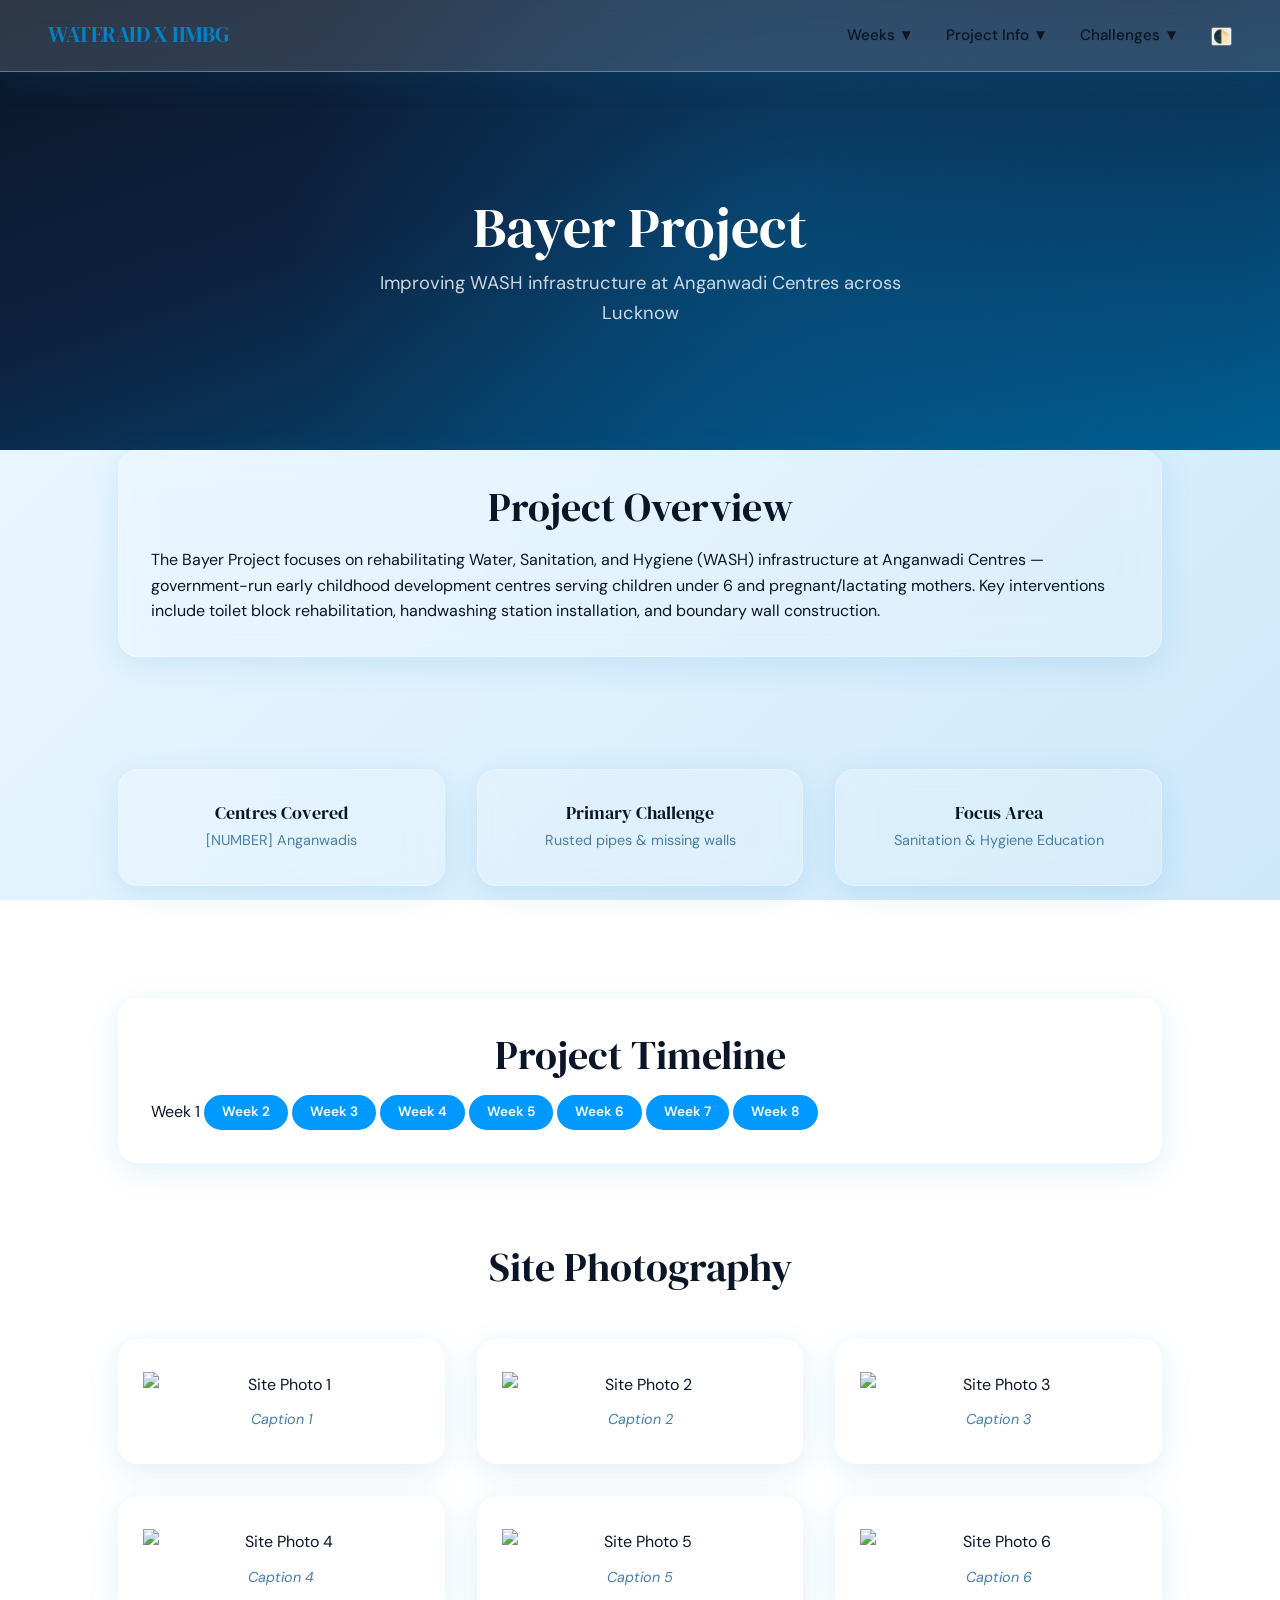
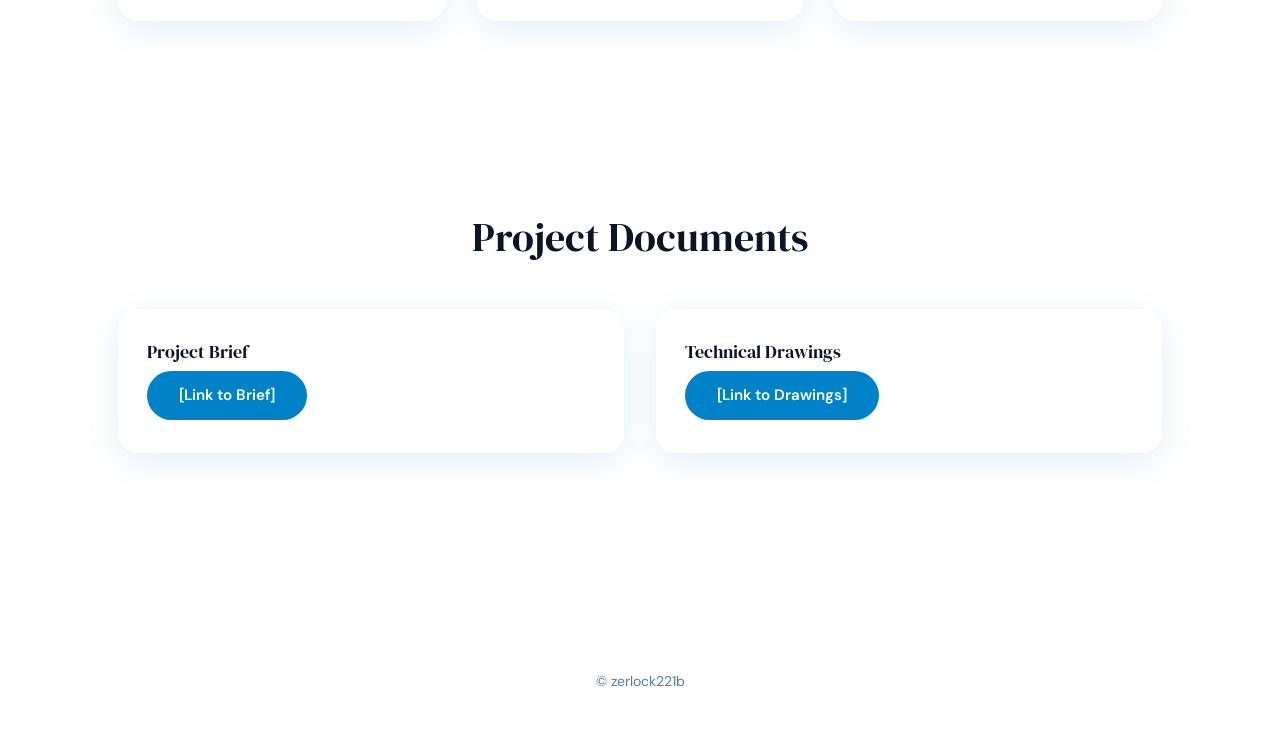
==== bayer.html @ 320a6931 "Add files via upload" ====
<!DOCTYPE html>
<html lang="en">

<head>
    <meta charset="UTF-8">
    <meta name="viewport" content="width=device-width, initial-scale=1.0">
    <title>Bayer Project | WaterAid India Internship Portfolio</title>

    <!-- Google Fonts: DM Serif Display + DM Sans -->
    <link rel="preconnect" href="https://fonts.googleapis.com">
    <link rel="preconnect" href="https://fonts.gstatic.com" crossorigin>
    <link
        href="https://fonts.googleapis.com/css2?family=DM+Sans:ital,opsz,wght@0,9..40,100..1000;1,9..40,100..1000&family=DM+Serif+Display:ital@0;1&display=swap"
        rel="stylesheet">

    <!-- Styles and Scripts -->
    <link rel="stylesheet" href="styles.css">
    <script src="script.js" defer></script>
</head>

<body>

    <!-- NAVBAR -->
    <nav class="navbar">
        <a href="index.html" class="logo">WATERAID X IIMBG</a>
        <ul class="nav-links">
            <li>
                <a href="#">Weeks ▼</a>
                <div class="dropdown">
                    <a href="week1.html">Week 1</a>
                    <a href="week2.html" class="highlight">Week 2</a>
                    <a href="week3.html">Week 3</a>
                    <a href="week4.html">Week 4</a>
                    <a href="week5.html" class="highlight">Week 5</a>
                    <a href="week6.html">Week 6</a>
                    <a href="week7.html">Week 7</a>
                    <a href="week8.html" class="highlight">Week 8</a>
                </div>
            </li>
            <li>
                <a href="#">Project Info ▼</a>
                <div class="dropdown">
                    <a href="bayer.html">Bayer</a>
                    <a href="viega.html">Viega</a>
                </div>
            </li>
            <li>
                <a href="#">Challenges ▼</a>
                <div class="dropdown">
                    <a href="technical_challenges.html">Technical Challenges</a>
                    <a href="policy_interventions.html">Policy Interventions</a>
                </div>
            </li>
            <li>
                <button id="theme-toggle" aria-label="Toggle Theme">🌓</button>
            </li>
        </ul>
        <button class="hamburger" aria-label="Menu" aria-expanded="false">
            <span></span>
            <span></span>
            <span></span>
        </button>
    </nav>

    <!-- WEEK HERO BANNER -->
    <section class="week-hero">
        <h1>Bayer Project</h1>
        <p class="week-hero-subtitle">Improving WASH infrastructure at Anganwadi Centres across Lucknow</p>
    </section>

    <!-- MAIN CONTENT -->
    <main class="container">

        <!-- 1. PROJECT OVERVIEW -->
        <section class="section week-container glass-panel">
            <h2 class="section-title">Project Overview</h2>
            <p>The Bayer Project focuses on rehabilitating Water, Sanitation, and Hygiene (WASH) infrastructure at
                Anganwadi Centres — government-run early childhood development centres serving children under 6 and
                pregnant/lactating mothers. Key interventions include toilet block rehabilitation, handwashing station
                installation, and boundary wall construction.</p>
        </section>

        <!-- 2. KEY STATS ROW -->
        <section class="section week-container">
            <div class="team-cards">
                <div class="team-card">
                    <h3>Centres Covered</h3>
                    <p>[NUMBER] Anganwadis</p>
                </div>
                <div class="team-card">
                    <h3>Primary Challenge</h3>
                    <p>Rusted pipes & missing walls</p>
                </div>
                <div class="team-card">
                    <h3>Focus Area</h3>
                    <p>Sanitation & Hygiene Education</p>
                </div>
            </div>
        </section>

        <!-- 3. ACTIVE WEEKS TIMELINE -->
        <section class="section week-container glass-panel">
            <h2 class="section-title">Project Timeline</h2>
            <div>
                <a href="week1.html">Week 1</a>
                <a href="week2.html" class="highlight">Week 2</a>
                <a href="week3.html" class="highlight">Week 3</a>
                <a href="week4.html" class="highlight">Week 4</a>
                <a href="week5.html" class="highlight">Week 5</a>
                <a href="week6.html" class="highlight">Week 6</a>
                <a href="week7.html" class="highlight">Week 7</a>
                <a href="week8.html" class="highlight">Week 8</a>
            </div>
        </section>

        <!-- 4. PHOTO GALLERY -->
        <!-- BAYER: PHOTOS START -->
        <section class="section week-container">
            <h2 class="section-title">Site Photography</h2>
            <div class="team-cards">

                <div class="team-card">
                    <img src="assets/bayer/photo1.jpg" alt="Site Photo 1">
                    <p class="photo-card-caption">Caption 1</p>
                </div>
                <div class="team-card">
                    <img src="assets/bayer/photo2.jpg" alt="Site Photo 2">
                    <p class="photo-card-caption">Caption 2</p>
                </div>
                <div class="team-card">
                    <img src="assets/bayer/photo3.jpg" alt="Site Photo 3">
                    <p class="photo-card-caption">Caption 3</p>
                </div>
                <div class="team-card">
                    <img src="assets/bayer/photo4.jpg" alt="Site Photo 4">
                    <p class="photo-card-caption">Caption 4</p>
                </div>
                <div class="team-card">
                    <img src="assets/bayer/photo5.jpg" alt="Site Photo 5">
                    <p class="photo-card-caption">Caption 5</p>
                </div>
                <div class="team-card">
                    <img src="assets/bayer/photo6.jpg" alt="Site Photo 6">
                    <p class="photo-card-caption">Caption 6</p>
                </div>

            </div>
        </section>
        <!-- BAYER: PHOTOS END -->

        <!-- 5. DOCUMENTS SECTION -->
        <!-- BAYER: DOCUMENTS START -->
        <section class="section week-container">
            <h2 class="section-title">Project Documents</h2>
            <div class="project-grid">
                <div class="project-card">
                    <h3>Project Brief</h3>
                    <p><a href="#" class="report-btn">[Link to Brief]</a></p>
                </div>
                <div class="project-card">
                    <h3>Technical Drawings</h3>
                    <p><a href="#" class="report-btn">[Link to Drawings]</a></p>
                </div>
            </div>
        </section>
        <!-- BAYER: DOCUMENTS END -->

    </main>

    <!-- FOOTER -->
    <footer class="footer">
        <p>© zerlock221b</p>
    </footer>

</body>

</html>
---- styles.css ----
/* =============================================
   STYLES.CSS — WaterAid India Internship Portfolio
   Theme: Liquid Glass / Glassmorphism
   Fonts: DM Serif Display + DM Sans (Google Fonts)
   ============================================= */

@import url('https://fonts.googleapis.com/css2?family=DM+Sans:ital,opsz,wght@0,9..40,100..1000;1,9..40,100..1000&family=DM+Serif+Display:ital@0;1&display=swap');

/* ─── CSS Variables ─────────────────────────── */

:root {
  /* Glass tokens */
  --glass-bg: rgba(255, 255, 255, 0.15);
  --glass-border: rgba(255, 255, 255, 0.3);
  --glass-blur: blur(16px);
  --glass-shadow: 0 8px 32px rgba(0, 130, 200, 0.12);

  /* WaterAid brand */
  --wa-blue: #0082C8;
  --wa-blue-dark: #005f94;
  --wa-navy: #0a1628;
  --wa-pearl: #f0f8ff;
  --wa-sky: #e0f2fe;

  /* Typography */
  --text-primary: #0a1628;
  --text-muted: #4a7fa5;

  /* Effects */
  --accent-glow: rgba(0, 130, 200, 0.2);

  /* Spacing */
  --nav-height: 72px;
}

/* ─── Reset & Base ──────────────────────────── */

*,
*::before,
*::after {
  margin: 0;
  padding: 0;
  box-sizing: border-box;
}

html {
  scroll-behavior: smooth;
  font-size: 16px;
}

body {
  font-family: 'DM Sans', sans-serif;
  color: var(--text-primary);
  background: linear-gradient(135deg, var(--wa-pearl) 0%, var(--wa-sky) 50%, #cde8fa 100%);
  background-attachment: fixed;
  min-height: 100vh;
  line-height: 1.6;
  overflow-x: hidden;
  -webkit-font-smoothing: antialiased;
  -moz-osx-font-smoothing: grayscale;
}

h1,
h2,
h3 {
  font-family: 'DM Serif Display', serif;
  font-weight: 400;
  line-height: 1.2;
}

a {
  color: inherit;
  text-decoration: none;
}

img {
  max-width: 100%;
  display: block;
}

ul,
ol {
  list-style: none;
}

/* ─── DARK MODE ─────────────────────────────── */

body.dark-theme {
  --glass-bg: rgba(15, 25, 50, 0.45);
  --glass-border: rgba(100, 170, 230, 0.18);
  --glass-shadow: 0 8px 32px rgba(0, 100, 180, 0.22);
  --wa-pearl: #0d1b2e;
  --wa-sky: #0f2440;
  --text-primary: #e2edf8;
  --text-muted: #7aafcf;
  --accent-glow: rgba(0, 150, 220, 0.28);

  background: linear-gradient(135deg, #060e1a 0%, #0a1628 50%, #0d1f3c 100%);
}

body.dark-theme .navbar {
  border-bottom-color: rgba(0, 130, 200, 0.18);
}

body.dark-theme .hero-section {
  background: radial-gradient(ellipse at 50% 40%, rgba(0, 130, 200, 0.18) 0%, transparent 65%);
}

body.dark-theme .footer {
  border-top-color: rgba(0, 130, 200, 0.18);
}

/* ─── 1. NAVBAR ─────────────────────────────── */

.navbar {
  position: fixed;
  top: 0;
  left: 0;
  width: 100%;
  height: var(--nav-height);
  display: flex;
  align-items: center;
  justify-content: space-between;
  padding: 0 clamp(1.5rem, 4vw, 3rem);
  background: var(--glass-bg);
  backdrop-filter: var(--glass-blur);
  -webkit-backdrop-filter: var(--glass-blur);
  border-bottom: 1px solid var(--glass-border);
  box-shadow: var(--glass-shadow);
  z-index: 1000;
  transition: background 0.35s ease, box-shadow 0.35s ease;
}

.navbar .logo {
  font-family: 'DM Serif Display', serif;
  font-size: 1.35rem;
  color: var(--wa-blue);
  letter-spacing: -0.02em;
  white-space: nowrap;
}

.nav-links {
  display: flex;
  align-items: center;
  gap: 2rem;
}

.nav-links li {
  position: relative;
}

.nav-links a {
  font-size: 0.95rem;
  font-weight: 500;
  color: var(--text-primary);
  padding: 0.4rem 0;
  position: relative;
  transition: color 0.25s ease;
}

.nav-links a::after {
  content: '';
  position: absolute;
  left: 0;
  bottom: -2px;
  width: 0;
  height: 2px;
  background: var(--wa-blue);
  border-radius: 1px;
  transition: width 0.3s ease;
}

.nav-links a:hover {
  color: var(--wa-blue);
}

.nav-links a:hover::after {
  width: 100%;
}

/* ─── 2. DROPDOWN MENUS ─────────────────────── */

.nav-links li .dropdown {
  position: absolute;
  top: 100%;
  left: 50%;
  transform: translateX(-50%);
  min-width: 200px;
  padding: 0.75rem 0;
  background: rgba(255, 255, 255, 0.85);
  /* Less transparent hover bar */
  backdrop-filter: var(--glass-blur);
  -webkit-backdrop-filter: var(--glass-blur);
  border: 1px solid var(--glass-border);
  border-radius: 12px;
  box-shadow: 0 4px 30px rgba(0, 0, 0, 0.1);
  opacity: 0;
  visibility: hidden;
  pointer-events: none;
  transition: opacity 0.3s ease, transform 0.3s ease;
  transform: translateX(-50%) translateY(8px);
  z-index: 999;
}

/* Bridge pseudo-element so hover doesn't break */
.nav-links li .dropdown::before {
  content: '';
  position: absolute;
  top: -16px;
  left: 0;
  width: 100%;
  height: 16px;
  background: transparent;
}

.nav-links li:hover .dropdown {
  opacity: 1;
  visibility: visible;
  pointer-events: auto;
  transform: translateX(-50%) translateY(0);
}

.dropdown a {
  display: block;
  padding: 0.5rem 1.25rem;
  font-size: 0.9rem;
  font-weight: 400;
  color: var(--text-primary);
  transition: background 0.2s ease, color 0.2s ease;
}

.dropdown a::after {
  display: none;
}

.dropdown a:hover {
  background: var(--accent-glow);
  color: var(--wa-blue);
}

/* ─── 3. HIGHLIGHT CLASS ────────────────────── */

.highlight {
  display: inline-block;
  border: 2px solid #0099ff;
  border-radius: 999px;
  padding: 0.3rem 1rem;
  font-size: 0.85rem;
  font-weight: 600;
  color: #fff;
  background: #0099ff;
  /* Brighter, solid completely filled selection */
  transition: background 0.25s ease, color 0.25s ease;
}

.highlight:hover {
  background: var(--wa-blue-dark);
  border-color: var(--wa-blue-dark);
  color: #fff;
}

/* Inside dropdowns */
.dropdown .highlight {
  margin: 0.25rem 1rem;
  padding: 0.3rem 0.85rem;
}

/* ─── 4. HERO SECTION ───────────────────────── */

.hero-section {
  position: relative;
  width: 100%;
  height: 100vh;
  display: flex;
  flex-direction: column;
  align-items: center;
  justify-content: center;
  text-align: center;
  padding: 0 clamp(1.5rem, 5vw, 4rem);
  overflow: hidden;
  background: radial-gradient(ellipse at 50% 40%, var(--accent-glow) 0%, transparent 65%);
}

.hero-section::before {
  content: '';
  position: absolute;
  inset: 0;
  background:
    radial-gradient(circle at 25% 35%, rgba(0, 130, 200, 0.1) 0%, transparent 50%),
    radial-gradient(circle at 75% 65%, rgba(0, 95, 148, 0.08) 0%, transparent 50%);
  animation: glowPulse 8s ease-in-out infinite alternate;
  pointer-events: none;
  z-index: 0;
}

.hero-section>* {
  position: relative;
  z-index: 1;
}

#montage-logo {
  max-width: 140px;
  /* making logo smaller */
  margin-bottom: 2rem;
  animation: fadeIn 1s ease-out both;
  transform-origin: center;
  mix-blend-mode: multiply;
  /* Blends white borders seamlessly into the background */
  filter: contrast(1.1);
  /* Minor pop to ensure it stays sharp */
}

.hero-section h1 {
  font-size: clamp(2.4rem, 5.5vw, 4.5rem);
  color: var(--text-primary);
  margin-bottom: 1rem;
  animation: fadeIn 1s ease-out both;
}

.hero-section p {
  font-size: clamp(1rem, 1.8vw, 1.3rem);
  color: var(--text-muted);
  max-width: 640px;
  margin-bottom: 2rem;
  animation: fadeIn 1s ease-out 0.3s both;
}

.hero-section .hero-cta {
  display: inline-block;
  padding: 0.85rem 2.2rem;
  background: var(--wa-blue);
  color: #fff;
  font-family: 'DM Sans', sans-serif;
  font-size: 1rem;
  font-weight: 600;
  border: none;
  border-radius: 999px;
  cursor: pointer;
  transition: background 0.3s ease, box-shadow 0.3s ease, transform 0.2s ease;
  animation: fadeIn 1s ease-out 0.6s both;
}

.hero-section .hero-cta:hover {
  background: var(--wa-blue-dark);
  box-shadow: 0 4px 24px var(--accent-glow);
  transform: translateY(-2px);
}

/* Scroll indicator */
.scroll-indicator {
  position: absolute;
  bottom: 2.5rem;
  left: 50%;
  transform: translateX(-50%);
  display: flex;
  flex-direction: column;
  align-items: center;
  gap: 0.4rem;
  z-index: 2;
  animation: fadeIn 1.2s ease-out 1s both;
}

.scroll-indicator span {
  font-size: 0.75rem;
  font-weight: 500;
  color: var(--text-muted);
  text-transform: uppercase;
  letter-spacing: 0.12em;
}

.scroll-indicator .arrow {
  width: 20px;
  height: 20px;
  border-right: 2px solid var(--wa-blue);
  border-bottom: 2px solid var(--wa-blue);
  transform: rotate(45deg);
  animation: bounce 2s ease-in-out infinite;
}

/* ─── 5. SCROLL MONTAGE ─────────────────────── */

.scroll-montage {
  position: relative;
  height: 600vh;
}

.montage-sticky {
  position: sticky;
  top: 0;
  width: 100%;
  height: 100vh;
  display: flex;
  align-items: center;
  justify-content: center;
  overflow: hidden;
}

#montage-canvas {
  width: 100vw;
  height: 100vh;
  object-fit: cover;
  display: block;
  mix-blend-mode: multiply;
  /* Blends the white frame edges away seamlessly into the background */
  -webkit-mask-image: linear-gradient(to bottom, transparent, black 15%, black 85%, transparent);
  mask-image: linear-gradient(to bottom, transparent, black 15%, black 85%, transparent);
}

.montage-caption {
  position: absolute;
  top: 50%;
  /* Center vertically instead of bottom 10% */
  left: 50%;
  transform: translate(-50%, -50%);
  /* Centered vertically and horizontally */
  padding: 1.25rem 3rem;
  /* Increase padding */
  background: var(--glass-bg);
  backdrop-filter: var(--glass-blur);
  -webkit-backdrop-filter: var(--glass-blur);
  border: 1px solid var(--glass-border);
  border-radius: 999px;
  color: #fff;
  font-size: 1.8rem;
  /* Make it bigger */
  font-weight: 500;
  white-space: nowrap;
  box-shadow: var(--glass-shadow);
  z-index: 5;
}

/* ─── 6. PHOTO CARD STACK ───────────────────── */

.photo-cards-container {
  position: relative;
  width: 100%;
  max-width: 520px;
  height: 420px;
  margin: 3rem auto;
  perspective: 1000px;
}

.photo-card {
  position: absolute;
  top: 50%;
  left: 50%;
  transform: translate(-50%, -50%);
  width: 320px;
  background: var(--glass-bg);
  backdrop-filter: var(--glass-blur);
  -webkit-backdrop-filter: var(--glass-blur);
  border: 1px solid var(--glass-border);
  border-radius: 1rem;
  padding: 1rem;
  cursor: pointer;
  box-shadow: var(--glass-shadow);
  transition: transform 0.5s cubic-bezier(0.25, 0.8, 0.25, 1),
    opacity 0.5s cubic-bezier(0.25, 0.8, 0.25, 1),
    box-shadow 0.5s cubic-bezier(0.25, 0.8, 0.25, 1);
}

.photo-card:hover {
  box-shadow: 0 12px 48px rgba(0, 130, 200, 0.2);
}

.photo-card img {
  width: 100%;
  border-radius: 0.65rem;
  aspect-ratio: 4 / 3;
  object-fit: cover;
}

.photo-card-caption {
  margin-top: 0.75rem;
  font-style: italic;
  font-size: 0.88rem;
  color: var(--text-muted);
  line-height: 1.5;
  max-height: 4.5em;
  /* roughly 3 lines ≈ 80 words clamp */
  overflow: hidden;
  text-overflow: ellipsis;
  text-align: center;
}

/* ─── CAROUSEL ──────────────────────────────── */

.carousel-container {
  display: flex;
  align-items: center;
  justify-content: center;
  gap: 1.5rem;
  margin: 3rem auto;
  max-width: 650px;
  width: 100%;
}

.carousel-btn {
  background: var(--glass-bg);
  backdrop-filter: var(--glass-blur);
  -webkit-backdrop-filter: var(--glass-blur);
  border: 1px solid var(--glass-border);
  color: var(--text-primary);
  border-radius: 50%;
  width: 48px;
  height: 48px;
  display: flex;
  align-items: center;
  justify-content: center;
  font-size: 1.5rem;
  cursor: pointer;
  box-shadow: var(--glass-shadow);
  transition: all 0.3s ease;
  flex-shrink: 0;
  z-index: 10;
}

.carousel-btn:hover {
  background: var(--wa-blue);
  color: #fff;
  transform: scale(1.1);
}

.carousel-card {
  position: relative;
  top: auto;
  left: auto;
  transform: none;
  width: 100%;
  max-width: 440px;
  margin: 0;
}

.carousel-card:hover {
  transform: translateY(-4px);
}


/* ─── 7. TEAM / CANDIDATE CARDS ─────────────── */

.team-cards,
.candidate-cards {
  display: flex;
  flex-wrap: wrap;
  gap: 2rem;
  justify-content: center;
  padding: 2rem 0;
}

.team-card,
.candidate-card {
  flex: 1 1 280px;
  max-width: 340px;
  background: var(--glass-bg);
  backdrop-filter: var(--glass-blur);
  -webkit-backdrop-filter: var(--glass-blur);
  border: 1px solid var(--glass-border);
  border-radius: 1.25rem;
  padding: 2rem 1.5rem;
  text-align: center;
  box-shadow: var(--glass-shadow);
  transition: transform 0.35s ease, box-shadow 0.35s ease;
}

.team-card:hover,
.candidate-card:hover {
  transform: translateY(-8px);
  box-shadow: 0 16px 48px rgba(0, 130, 200, 0.18);
}

.candidate-photo-placeholder {
  width: 140px;
  height: 140px;
  margin: 0 auto 1.25rem;
  border-radius: 50%;
  background: linear-gradient(135deg, var(--wa-blue), var(--wa-blue-dark));
  display: flex;
  align-items: center;
  justify-content: center;
  color: #fff;
  font-size: 2.5rem;
  font-family: 'DM Serif Display', serif;
}

.team-card h3,
.candidate-card h3 {
  font-size: 1.15rem;
  margin-bottom: 0.35rem;
}

.team-card p,
.candidate-card p {
  font-size: 0.9rem;
  color: var(--text-muted);
}

/* Floating animation class for JS control */
.floating {
  animation: cardFloat 4s ease-in-out infinite;
}

/* Hidden / Show state classes */
.hidden-cards {
  opacity: 0;
  visibility: hidden;
  max-height: 0;
  overflow: hidden;
  transition: opacity 0.4s ease, max-height 0.4s ease, visibility 0s 0.4s;
}

.show-cards {
  opacity: 1;
  visibility: visible;
  max-height: 2000px;
  overflow: visible;
  transition: opacity 0.4s ease, max-height 0.6s ease, visibility 0s;
}

/* ─── 8. PROJECT CARDS GRID ─────────────────── */

.project-grid {
  display: grid;
  grid-template-columns: repeat(2, 1fr);
  gap: 2rem;
  padding: 2rem 0;
}

.project-card {
  background: var(--glass-bg);
  backdrop-filter: var(--glass-blur);
  -webkit-backdrop-filter: var(--glass-blur);
  border: 1px solid var(--glass-border);
  border-radius: 1.25rem;
  padding: 2rem 1.75rem;
  box-shadow: var(--glass-shadow);
  transition: transform 0.35s ease, box-shadow 0.35s ease;
}

.project-card:hover {
  transform: translateY(-6px) scale(1.015);
  box-shadow: 0 16px 48px rgba(0, 130, 200, 0.18);
}

.project-card .project-icon {
  width: 48px;
  height: 48px;
  margin-bottom: 1.25rem;
  border-radius: 12px;
  background: var(--accent-glow);
  display: flex;
  align-items: center;
  justify-content: center;
  font-size: 1.5rem;
  color: var(--wa-blue);
}

.project-card h3 {
  font-size: 1.1rem;
  margin-bottom: 0.5rem;
}

.project-card p {
  font-size: 0.92rem;
  color: var(--text-muted);
  line-height: 1.6;
}

/* ─── 9. CHALLENGE BOXES ────────────────────── */

.challenge-box {
  background: var(--glass-bg);
  backdrop-filter: var(--glass-blur);
  -webkit-backdrop-filter: var(--glass-blur);
  border: 1px solid var(--glass-border);
  border-radius: 1rem;
  padding: 1.5rem 1.75rem;
  margin-bottom: 1.25rem;
  box-shadow: var(--glass-shadow);
}

.challenge-box h4 {
  font-family: 'DM Sans', sans-serif;
  font-weight: 600;
  font-size: 1rem;
  margin-bottom: 0.5rem;
}

.challenge-box p {
  font-size: 0.92rem;
  color: var(--text-muted);
}

/* Status badge system */
.status-badge {
  display: inline-block;
  padding: 0.22rem 0.75rem;
  font-size: 0.78rem;
  font-weight: 600;
  border-radius: 999px;
  text-transform: uppercase;
  letter-spacing: 0.04em;
  margin-bottom: 0.5rem;
}

.status-resolved {
  background: #16a34a;
  color: #fff;
  border: 1px solid #15803d;
}

.status-ongoing {
  background: #d97706;
  color: #fff;
  border: 1px solid #b45309;
}

.status-pending {
  background: #dc2626;
  color: #fff;
  border: 1px solid #b91c1c;
}

/* ─── 10. REPORT BUTTON & SECTION ───────────── */

.report-section {
  display: none !important;
}

.report-section.report-active {
  display: block !important;
  animation: slideUp 0.5s ease-out both;
}

.report-btn {
  display: inline-block;
  padding: 0.75rem 2rem;
  background: var(--wa-blue);
  color: #fff;
  font-family: 'DM Sans', sans-serif;
  font-size: 0.95rem;
  font-weight: 600;
  border: none;
  border-radius: 999px;
  cursor: pointer;
  transition: background 0.3s ease, box-shadow 0.3s ease, transform 0.2s ease;
}

.report-btn:hover {
  background: var(--wa-blue-dark);
  box-shadow: 0 4px 20px var(--accent-glow);
  transform: translateY(-2px);
}

.report-btn:active {
  transform: translateY(0);
}

/* ─── 11. WEEK HERO BANNER ──────────────────── */

.week-hero {
  width: 100%;
  height: 50vh;
  display: flex;
  flex-direction: column;
  align-items: center;
  justify-content: center;
  text-align: center;
  padding: 0 clamp(1.5rem, 5vw, 4rem);
  padding-top: var(--nav-height);
  background: linear-gradient(160deg, var(--wa-navy) 0%, #0d2240 40%, var(--wa-blue-dark) 100%);
  color: #fff;
  position: relative;
  overflow: hidden;
}

.week-hero::after {
  content: '';
  position: absolute;
  inset: 0;
  background: radial-gradient(circle at 60% 50%, rgba(0, 130, 200, 0.25) 0%, transparent 60%);
  pointer-events: none;
}

.week-hero>* {
  position: relative;
  z-index: 1;
}

.week-hero h1 {
  font-size: clamp(2rem, 4.5vw, 3.5rem);
  margin-bottom: 0.5rem;
}

.week-hero p {
  font-size: clamp(0.95rem, 1.6vw, 1.15rem);
  opacity: 0.8;
  max-width: 600px;
}

/* ─── 12. FOOTER ────────────────────────────── */

.footer {
  text-align: center;
  padding: 2.5rem 1.5rem;
  font-size: 0.88rem;
  color: var(--text-muted);
  border-top: 1px solid var(--glass-border);
  margin-top: 4rem;
}

.footer a {
  color: var(--wa-blue);
  transition: color 0.2s ease;
}

.footer a:hover {
  color: var(--wa-blue-dark);
}

/* ─── 13. KEYFRAME ANIMATIONS ───────────────── */

@keyframes slideUp {
  from {
    opacity: 0;
    transform: translateY(30px);
  }

  to {
    opacity: 1;
    transform: translateY(0);
  }
}

@keyframes fadeIn {
  from {
    opacity: 0;
  }

  to {
    opacity: 1;
  }
}

@keyframes bounce {

  0%,
  20%,
  50%,
  80%,
  100% {
    transform: rotate(45deg) translateY(0);
  }

  40% {
    transform: rotate(45deg) translateY(-10px);
  }

  60% {
    transform: rotate(45deg) translateY(-5px);
  }
}

@keyframes cardFloat {

  0%,
  100% {
    transform: translateY(0);
  }

  50% {
    transform: translateY(-12px);
  }
}

@keyframes slideDownIn {
  from {
    opacity: 0;
    transform: translateY(-20px);
  }

  to {
    opacity: 1;
    transform: translateY(0);
  }
}

@keyframes glowPulse {
  0% {
    opacity: 0.6;
    transform: scale(1);
  }

  100% {
    opacity: 1;
    transform: scale(1.05);
  }
}

@keyframes waterRipple {
  0% {
    background-position: 50% 40%;
    opacity: 0.7;
    transform: scale(1);
  }

  50% {
    background-position: 52% 38%;
    opacity: 1;
    transform: scale(1.04);
  }

  100% {
    background-position: 50% 40%;
    opacity: 0.7;
    transform: scale(1);
  }
}

/* hero-background water ripple */
.hero-background,
#hero-bg {
  position: absolute;
  inset: 0;
  background:
    radial-gradient(ellipse at 50% 40%, rgba(0, 130, 200, 0.18) 0%, transparent 60%),
    radial-gradient(ellipse at 30% 60%, rgba(0, 95, 148, 0.1) 0%, transparent 50%),
    radial-gradient(ellipse at 70% 30%, rgba(0, 155, 220, 0.08) 0%, transparent 45%);
  animation: waterRipple 4s ease-in-out infinite;
  pointer-events: none;
  z-index: 0;
}

/* ─── 14. RESPONSIVE — 768px BREAKPOINT ─────── */

/* Hamburger button — hidden on desktop, shown on mobile */
.hamburger {
  display: none;
  /* hidden by default (desktop) */
  align-items: center;
  justify-content: center;
  width: 44px;
  /* minimum 44px touch target */
  height: 44px;
  background: transparent;
  border: none;
  cursor: pointer;
  padding: 0;
  z-index: 1001;
  font-size: 1.5rem;
  line-height: 1;
  color: var(--text-primary);
  transition: color 0.2s ease;
}

.hamburger:hover {
  color: var(--wa-blue);
}

@media (max-width: 768px) {

  /* Navbar */
  .navbar {
    padding: 0 1.25rem;
  }

  .hamburger {
    display: flex;
    /* show on mobile */
  }

  /* Mobile nav: hidden by default, slides in when .nav-open is toggled */
  .nav-links {
    position: fixed;
    top: var(--nav-height);
    left: 0;
    width: 100%;
    /* full-width vertical list */
    height: auto;
    max-height: calc(100vh - var(--nav-height));
    flex-direction: column;
    align-items: stretch;
    gap: 0;
    padding: 1rem 1.5rem 1.5rem;
    background: var(--glass-bg);
    backdrop-filter: var(--glass-blur);
    -webkit-backdrop-filter: var(--glass-blur);
    border-bottom: 1px solid var(--glass-border);
    box-shadow: 0 8px 24px rgba(0, 0, 0, 0.12);
    overflow-y: auto;
    display: none;
    /* hidden until .nav-open applied */
    z-index: 999;
  }

  /* Show state — toggled by JS via .nav-open */
  .nav-links.nav-open {
    display: flex;
    animation: slideDownIn 0.3s ease-out;
  }

  .nav-links li {
    width: 100%;
  }

  .nav-links a {
    display: block;
    padding: 0.75rem 0;
    font-size: 1rem;
    border-bottom: 1px solid var(--glass-border);
  }

  .nav-links a::after {
    display: none;
  }

  /* Dropdowns inside mobile nav */
  .nav-links li .dropdown {
    position: static;
    transform: none;
    min-width: auto;
    width: 100%;
    padding: 0 0 0 1rem;
    background: transparent;
    backdrop-filter: none;
    border: none;
    border-radius: 0;
    box-shadow: none;
    opacity: 1;
    visibility: visible;
    pointer-events: auto;
  }

  .nav-links li .dropdown::before {
    display: none;
  }

  .dropdown a {
    padding: 0.5rem 0;
    border-bottom: 1px solid rgba(255, 255, 255, 0.08);
  }

  /* Hero */
  .hero-section {
    padding: 0 1.25rem;
    padding-top: var(--nav-height);
  }

  /* Photo cards */
  .photo-cards-container {
    height: 360px;
  }

  .photo-card {
    width: 280px;
  }

  /* Team / candidate cards stack vertically */
  .team-cards,
  .candidate-cards {
    flex-direction: column;
    align-items: center;
  }

  .team-card,
  .candidate-card {
    max-width: 100%;
  }

  /* Project grid single column */
  .project-grid {
    grid-template-columns: 1fr;
  }

  /* Week hero */
  .week-hero {
    height: 40vh;
  }

  /* Montage caption */
  .montage-caption {
    font-size: 1.1rem;
    padding: 0.8rem 1.8rem;
  }
}

/* Fine-tune for very small screens */
@media (max-width: 480px) {
  .hero-section h1 {
    font-size: 2rem;
  }

  .candidate-photo-placeholder {
    width: 110px;
    height: 110px;
    font-size: 2rem;
  }

  .photo-card {
    width: 250px;
  }

  .photo-cards-container {
    height: 320px;
  }

  .project-card {
    padding: 1.5rem 1.25rem;
  }
}

/* ─── UTILITY CLASSES ───────────────────────── */

.container {
  width: 100%;
  max-width: 1140px;
  margin: 0 auto;
  padding: 0 clamp(1.25rem, 4vw, 3rem);
}

.section {
  padding: 5rem 0;
}

.section-title {
  font-size: clamp(1.8rem, 3.5vw, 2.5rem);
  margin-bottom: 1rem;
  text-align: center;
}

.section-subtitle {
  font-size: 1.05rem;
  color: var(--text-muted);
  text-align: center;
  max-width: 600px;
  margin: 0 auto 3rem;
}

.glass-panel {
  background: var(--glass-bg);
  backdrop-filter: var(--glass-blur);
  -webkit-backdrop-filter: var(--glass-blur);
  border: 1px solid var(--glass-border);
  border-radius: 1.25rem;
  box-shadow: var(--glass-shadow);
  padding: 2rem;
}

/* Selection color */
::selection {
  background: var(--wa-blue);
  color: #fff;
}

/* Scrollbar (webkit) */
::-webkit-scrollbar {
  width: 8px;
}

::-webkit-scrollbar-track {
  background: transparent;
}

::-webkit-scrollbar-thumb {
  background: rgba(0, 130, 200, 0.3);
  border-radius: 4px;
}

::-webkit-scrollbar-thumb:hover {
  background: rgba(0, 130, 200, 0.5);
}

/*  VIDEO EMBED ─ */
.video-embed-container {
  position: relative;
  width: 100%;
  max-width: 800px;
  margin: 0 auto;
  aspect-ratio: 16 / 9;
  overflow: hidden;
  border-radius: 12px;
  box-shadow: var(--glass-shadow);
  background: #000;
}
.video-embed-container iframe {
  position: absolute;
  top: 0;
  left: 0;
  width: 100%;
  height: 100%;
  border: 0;
}
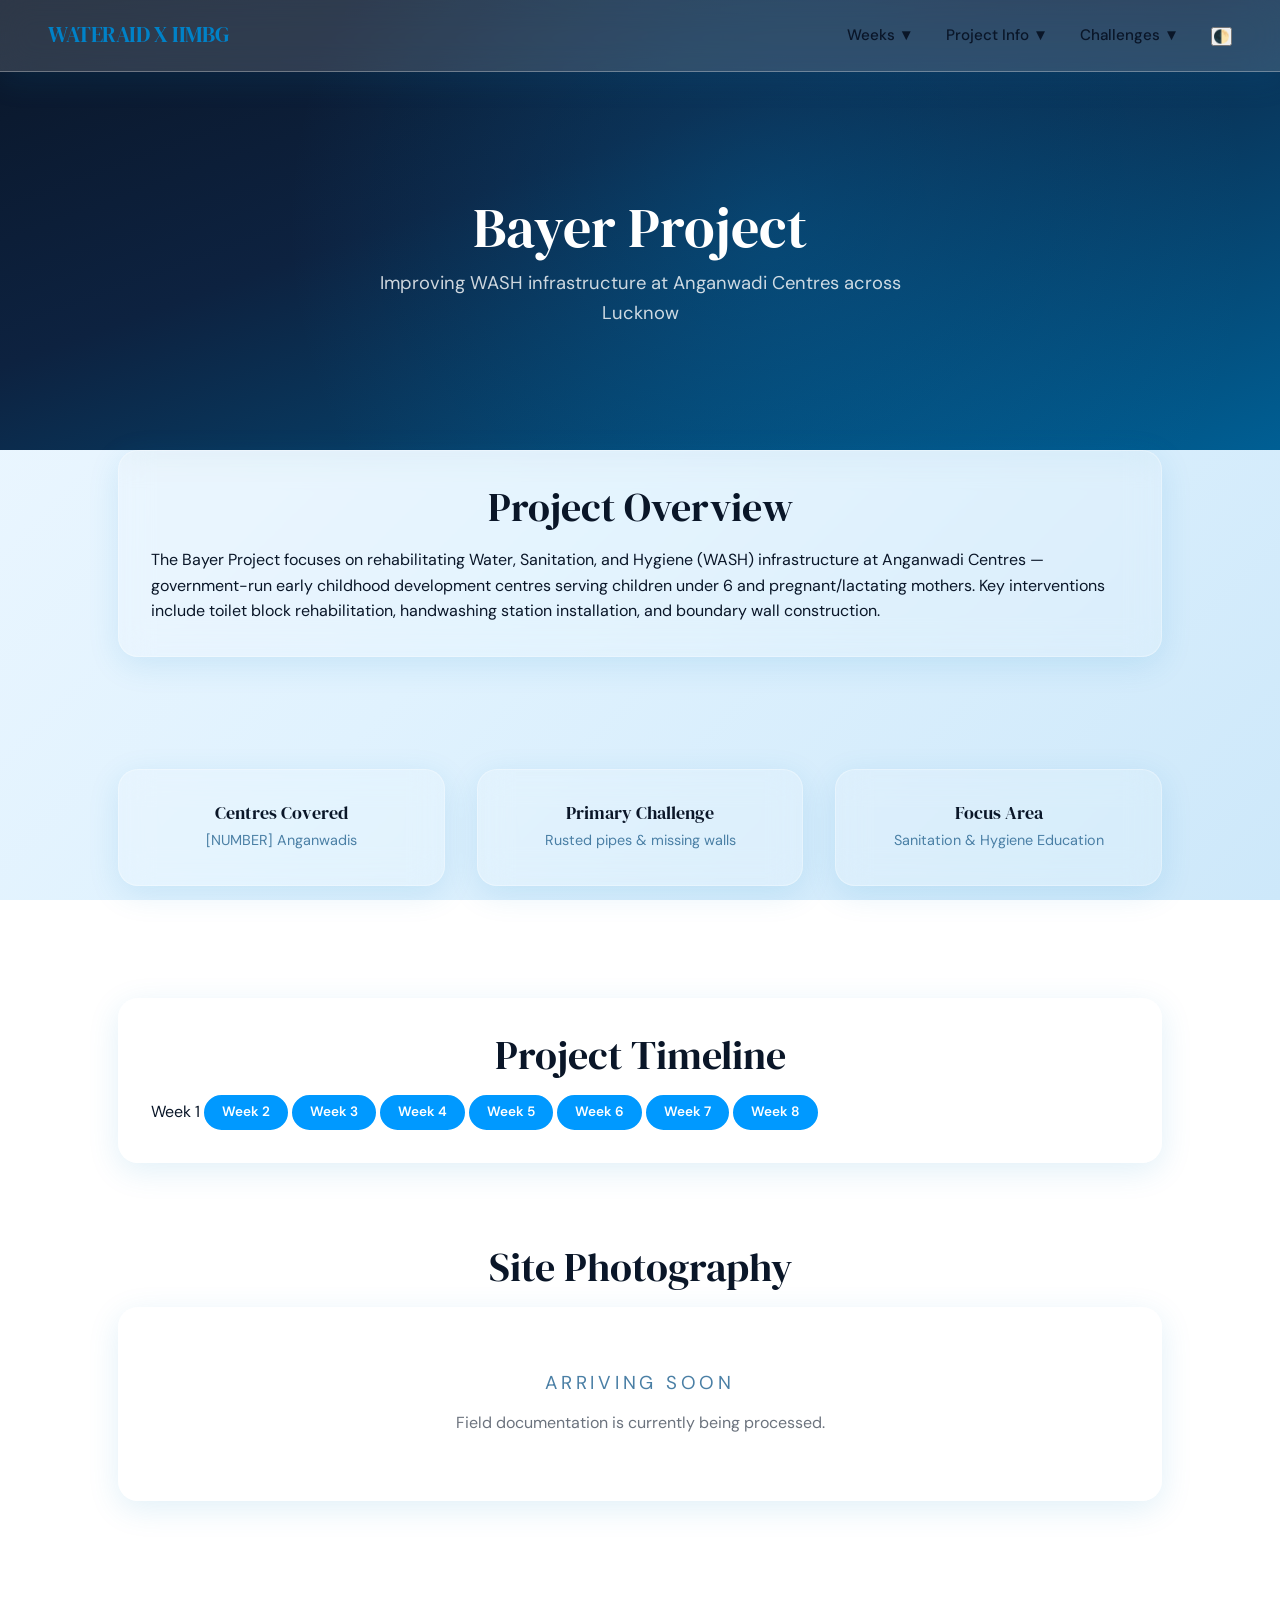
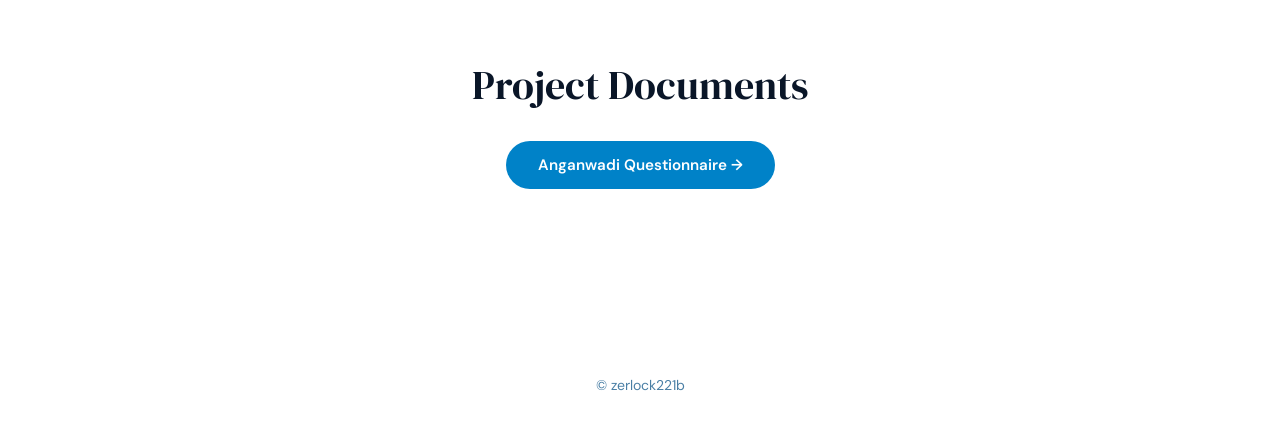
==== commit f30d08ce: "bayer.html" ====
--- a/bayer.html
+++ b/bayer.html
@@ -115,52 +115,24 @@
 
         <!-- 4. PHOTO GALLERY -->
         <!-- BAYER: PHOTOS START -->
-        <section class="section week-container">
+        <section class="section week-container" id="bayer-photos">
             <h2 class="section-title">Site Photography</h2>
-            <div class="team-cards">
-
-                <div class="team-card">
-                    <img src="assets/bayer/photo1.jpg" alt="Site Photo 1">
-                    <p class="photo-card-caption">Caption 1</p>
-                </div>
-                <div class="team-card">
-                    <img src="assets/bayer/photo2.jpg" alt="Site Photo 2">
-                    <p class="photo-card-caption">Caption 2</p>
-                </div>
-                <div class="team-card">
-                    <img src="assets/bayer/photo3.jpg" alt="Site Photo 3">
-                    <p class="photo-card-caption">Caption 3</p>
-                </div>
-                <div class="team-card">
-                    <img src="assets/bayer/photo4.jpg" alt="Site Photo 4">
-                    <p class="photo-card-caption">Caption 4</p>
-                </div>
-                <div class="team-card">
-                    <img src="assets/bayer/photo5.jpg" alt="Site Photo 5">
-                    <p class="photo-card-caption">Caption 5</p>
-                </div>
-                <div class="team-card">
-                    <img src="assets/bayer/photo6.jpg" alt="Site Photo 6">
-                    <p class="photo-card-caption">Caption 6</p>
-                </div>
-
+            <div class="glass-panel" style="text-align: center; padding: 4rem 2rem;">
+                <h3 style="font-family: 'DM Sans', sans-serif; letter-spacing: 0.2em; color: var(--text-muted);">
+                    ARRIVING SOON</h3>
+                <p style="margin-top: 1rem; opacity: 0.6;">Field documentation is currently being processed.</p>
             </div>
         </section>
         <!-- BAYER: PHOTOS END -->
 
         <!-- 5. DOCUMENTS SECTION -->
         <!-- BAYER: DOCUMENTS START -->
-        <section class="section week-container">
+        <section class="section week-container" id="bayer-surveys">
             <h2 class="section-title">Project Documents</h2>
-            <div class="project-grid">
-                <div class="project-card">
-                    <h3>Project Brief</h3>
-                    <p><a href="#" class="report-btn">[Link to Brief]</a></p>
-                </div>
-                <div class="project-card">
-                    <h3>Technical Drawings</h3>
-                    <p><a href="#" class="report-btn">[Link to Drawings]</a></p>
-                </div>
+            <div class="survey-link-container">
+                <a class="report-btn"
+                    href="https://iimbodhgaya-my.sharepoint.com/:w:/g/personal/md_zakirnaseem2029i_iimbodhgaya_onmicrosoft_com/IQAmIlu6dvITTJQipuTVESEtASSo3p8JRp0f7OC0Aw89EfM?e=39dI3T"
+                    target="_blank" rel="noopener noreferrer">Anganwadi Questionnaire →</a>
             </div>
         </section>
         <!-- BAYER: DOCUMENTS END -->
@@ -174,4 +146,4 @@
 
 </body>
 
-</html>+</html>
--- a/styles.css
+++ b/styles.css
@@ -755,6 +755,14 @@
   transform: translateY(0);
 }
 
+.survey-link-container {
+  display: flex;
+  flex-wrap: wrap;
+  gap: 1.5rem;
+  justify-content: center;
+  margin-top: 2rem;
+}
+
 /* ─── 11. WEEK HERO BANNER ──────────────────── */
 
 .week-hero {
@@ -974,18 +982,18 @@
     top: var(--nav-height);
     left: 0;
     width: 100%;
-    /* full-width vertical list */
     height: auto;
     max-height: calc(100vh - var(--nav-height));
     flex-direction: column;
     align-items: stretch;
     gap: 0;
     padding: 1rem 1.5rem 1.5rem;
-    background: var(--glass-bg);
-    backdrop-filter: var(--glass-blur);
-    -webkit-backdrop-filter: var(--glass-blur);
-    border-bottom: 1px solid var(--glass-border);
-    box-shadow: 0 8px 24px rgba(0, 0, 0, 0.12);
+    background: rgba(220, 237, 255, 0.97);
+    /* near-solid — easy to read on mobile */
+    backdrop-filter: blur(12px);
+    -webkit-backdrop-filter: blur(12px);
+    border-bottom: 1px solid rgba(0, 130, 200, 0.25);
+    box-shadow: 0 8px 24px rgba(0, 0, 0, 0.18);
     overflow-y: auto;
     display: none;
     /* hidden until .nav-open applied */
@@ -1006,7 +1014,7 @@
     display: block;
     padding: 0.75rem 0;
     font-size: 1rem;
-    border-bottom: 1px solid var(--glass-border);
+    border-bottom: 1px solid rgba(0, 130, 200, 0.15);
   }
 
   .nav-links a::after {
@@ -1020,10 +1028,10 @@
     min-width: auto;
     width: 100%;
     padding: 0 0 0 1rem;
-    background: transparent;
+    background: rgba(200, 225, 255, 0.6);
     backdrop-filter: none;
     border: none;
-    border-radius: 0;
+    border-radius: 8px;
     box-shadow: none;
     opacity: 1;
     visibility: visible;
@@ -1036,7 +1044,7 @@
 
   .dropdown a {
     padding: 0.5rem 0;
-    border-bottom: 1px solid rgba(255, 255, 255, 0.08);
+    border-bottom: 1px solid rgba(0, 130, 200, 0.1);
   }
 
   /* Hero */
@@ -1167,25 +1175,26 @@
 
 ::-webkit-scrollbar-thumb:hover {
   background: rgba(0, 130, 200, 0.5);
-}
-
-/*  VIDEO EMBED ─ */
-.video-embed-container {
-  position: relative;
-  width: 100%;
-  max-width: 800px;
-  margin: 0 auto;
-  aspect-ratio: 16 / 9;
-  overflow: hidden;
-  border-radius: 12px;
-  box-shadow: var(--glass-shadow);
-  background: #000;
-}
-.video-embed-container iframe {
-  position: absolute;
-  top: 0;
-  left: 0;
-  width: 100%;
-  height: 100%;
-  border: 0;
-}
+}
+
+/* ─── VIDEO EMBED ────────────────────────────── */
+.video-embed-container {
+  position: relative;
+  width: 100%;
+  max-width: 800px;
+  margin: 0 auto;
+  aspect-ratio: 16 / 9;
+  overflow: hidden;
+  border-radius: 12px;
+  box-shadow: var(--glass-shadow);
+  background: #000;
+}
+
+.video-embed-container iframe {
+  position: absolute;
+  top: 0;
+  left: 0;
+  width: 100%;
+  height: 100%;
+  border: 0;
+}
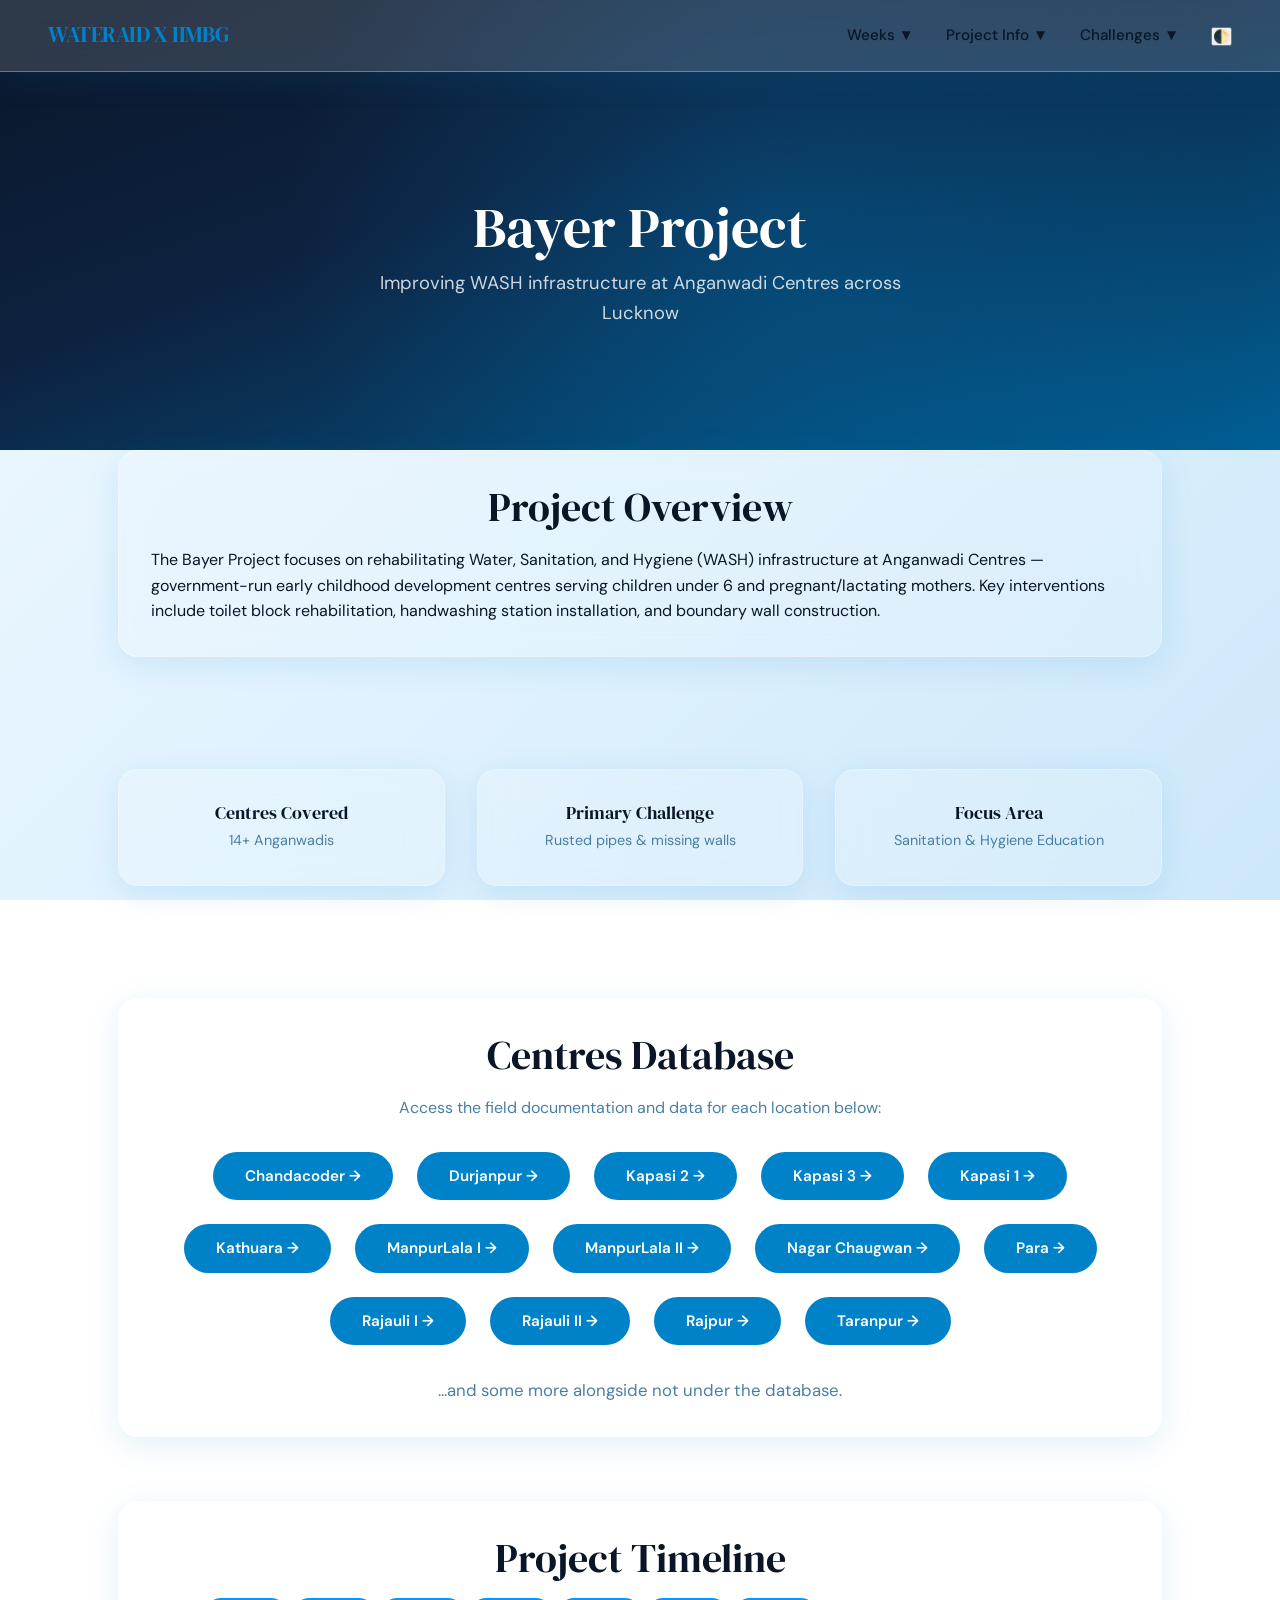
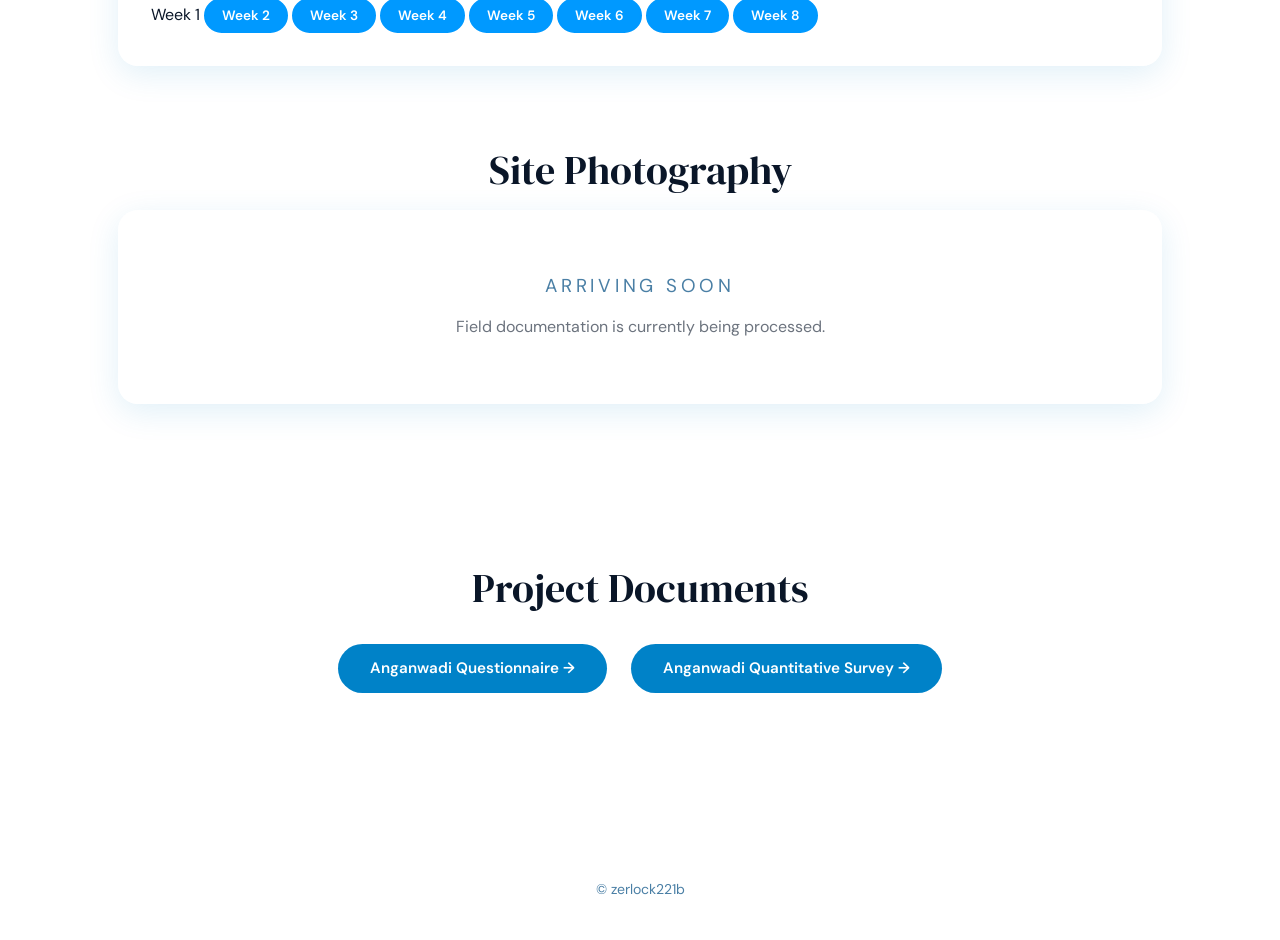
==== commit ef61f1d2: "bayer.html" ====
--- a/bayer.html
+++ b/bayer.html
@@ -85,7 +85,7 @@
             <div class="team-cards">
                 <div class="team-card">
                     <h3>Centres Covered</h3>
-                    <p>[NUMBER] Anganwadis</p>
+                    <p>14+ Anganwadis</p>
                 </div>
                 <div class="team-card">
                     <h3>Primary Challenge</h3>
@@ -96,6 +96,31 @@
                     <p>Sanitation & Hygiene Education</p>
                 </div>
             </div>
+        </section>
+
+        <!-- CENTRES COVERED DATABASE LINKS -->
+        <section class="section week-container glass-panel" style="margin-bottom: 4rem;">
+            <h2 class="section-title">Centres Database</h2>
+            <p style="text-align: center; margin-bottom: 2rem; color: var(--text-muted);">Access the field documentation and data for each location below:</p>
+            <div class="survey-link-container">
+                <a class="report-btn" href="https://drive.google.com/drive/folders/1oU4XQpn8bnKgVfWruqph_Qm4B5lVwoQH?usp=drive_link" target="_blank" rel="noopener noreferrer">Chandacoder →</a>
+                <a class="report-btn" href="https://drive.google.com/drive/folders/1XNgPM5AUxTVMP5SzWycHalfL_kwsRVw5?usp=drive_link" target="_blank" rel="noopener noreferrer">Durjanpur →</a>
+                <a class="report-btn" href="https://drive.google.com/drive/folders/17t-AiwMWBb7wYhSEOl64Ed7Qtg5LThAr?usp=drive_link" target="_blank" rel="noopener noreferrer">Kapasi 2 →</a>
+                <a class="report-btn" href="https://drive.google.com/drive/folders/178gHT7N2Tg1eXo3CytoE-YsyOb6ZYr5f?usp=drive_link" target="_blank" rel="noopener noreferrer">Kapasi 3 →</a>
+                <a class="report-btn" href="https://drive.google.com/drive/folders/1h5qAj0A3QhV03Vi3P1eud_TGSZyVzn0r?usp=drive_link" target="_blank" rel="noopener noreferrer">Kapasi 1 →</a>
+                <a class="report-btn" href="https://drive.google.com/drive/folders/15wDgWipW3zW1xaAdK4fTlVMzXOMCL2Yl?usp=drive_link" target="_blank" rel="noopener noreferrer">Kathuara →</a>
+                <a class="report-btn" href="https://drive.google.com/drive/folders/15wDgWipW3zW1xaAdK4fTlVMzXOMCL2Yl?usp=drive_link" target="_blank" rel="noopener noreferrer">ManpurLala I →</a>
+                <a class="report-btn" href="https://drive.google.com/drive/folders/1cfW-HIoM9ny_eicciG_LdW7a7t3Pj0wZ?usp=drive_link" target="_blank" rel="noopener noreferrer">ManpurLala II →</a>
+                <a class="report-btn" href="https://drive.google.com/drive/folders/1BataUfjZKx29WxUBd8WiII2AdbG8zVFj?usp=drive_link" target="_blank" rel="noopener noreferrer">Nagar Chaugwan →</a>
+                <a class="report-btn" href="https://drive.google.com/drive/folders/18zAaJ_ucH7anATnAQJOSk_u4nFSdVibf?usp=drive_link" target="_blank" rel="noopener noreferrer">Para →</a>
+                <a class="report-btn" href="https://drive.google.com/drive/folders/18zAaJ_ucH7anATnAQJOSk_u4nFSdVibf?usp=drive_link" target="_blank" rel="noopener noreferrer">Rajauli I →</a>
+                <a class="report-btn" href="https://drive.google.com/drive/folders/1mZRIx4D32iGyIstuIavpUwT9r6E2QDDC?usp=drive_link" target="_blank" rel="noopener noreferrer">Rajauli II →</a>
+                <a class="report-btn" href="https://drive.google.com/drive/folders/17NfAplDixdrqw8jRVctEcj33OOs3wE92?usp=drive_link" target="_blank" rel="noopener noreferrer">Rajpur →</a>
+                <a class="report-btn" href="https://drive.google.com/drive/folders/15-Tp04NkujULEi4r1oVRChaqWUWcQQUJ?usp=drive_link" target="_blank" rel="noopener noreferrer">Taranpur →</a>
+            </div>
+            <p style="text-align: center; margin-top: 2rem; color: var(--text-muted); font-size: 1.05rem;">
+                ...and some more alongside not under the database.
+            </p>
         </section>
 
         <!-- 3. ACTIVE WEEKS TIMELINE -->
@@ -133,6 +158,9 @@
                 <a class="report-btn"
                     href="https://iimbodhgaya-my.sharepoint.com/:w:/g/personal/md_zakirnaseem2029i_iimbodhgaya_onmicrosoft_com/IQAmIlu6dvITTJQipuTVESEtASSo3p8JRp0f7OC0Aw89EfM?e=39dI3T"
                     target="_blank" rel="noopener noreferrer">Anganwadi Questionnaire →</a>
+                <a class="report-btn"
+                    href="https://iimbodhgaya-my.sharepoint.com/:w:/g/personal/md_zakirnaseem2029i_iimbodhgaya_onmicrosoft_com/IQB6aISWNvlYQbsSQJU4ZuT-Affo8HWk7-Ll1kiiKBlID0E?e=OfSsOj"
+                    target="_blank" rel="noopener noreferrer">Anganwadi Quantitative Survey →</a>
             </div>
         </section>
         <!-- BAYER: DOCUMENTS END -->
--- a/styles.css
+++ b/styles.css
@@ -568,18 +568,37 @@
   box-shadow: 0 16px 48px rgba(0, 130, 200, 0.18);
 }
 
-.candidate-photo-placeholder {
-  width: 140px;
-  height: 140px;
-  margin: 0 auto 1.25rem;
+.candidate-photo-placeholder,
+.candidate-photo {
+  width: 150px; /* Slightly larger for better presence */
+  height: 150px;
+  margin: 0 auto 1.5rem;
   border-radius: 50%;
-  background: linear-gradient(135deg, var(--wa-blue), var(--wa-blue-dark));
+  background: var(--glass-bg);
+  border: 4px solid var(--glass-border);
   display: flex;
   align-items: center;
   justify-content: center;
   color: #fff;
-  font-size: 2.5rem;
+  font-size: 2.8rem;
   font-family: 'DM Serif Display', serif;
+  overflow: hidden;
+  box-shadow: 0 4px 15px rgba(0, 0, 0, 0.1), inset 0 0 10px rgba(255, 255, 255, 0.2);
+  position: relative;
+}
+
+.candidate-photo-placeholder::before {
+  content: '';
+  position: absolute;
+  inset: 0;
+  background: linear-gradient(135deg, var(--wa-blue), var(--wa-blue-dark));
+  z-index: -1;
+}
+
+.candidate-photo img {
+  width: 100%;
+  height: 100%;
+  object-fit: cover;
 }
 
 .team-card h3,
@@ -718,6 +737,53 @@
   background: #dc2626;
   color: #fff;
   border: 1px solid #b91c1c;
+}
+
+/* Project section header + tag pill */
+.challenges-project-header {
+  display: flex;
+  align-items: center;
+  margin-bottom: 1.25rem;
+}
+
+.project-tag {
+  display: inline-flex;
+  align-items: center;
+  gap: 0.4rem;
+  padding: 0.45rem 1.25rem;
+  font-size: 0.875rem;
+  font-weight: 700;
+  letter-spacing: 0.03em;
+  border-radius: 999px;
+  backdrop-filter: blur(8px);
+  -webkit-backdrop-filter: blur(8px);
+  border: 1px solid transparent;
+}
+
+/* Bayer: warm amber tone */
+.project-tag-bayer {
+  background: rgba(251, 191, 36, 0.18);
+  color: #92400e;
+  border-color: rgba(234, 179, 8, 0.4);
+}
+
+body.dark-theme .project-tag-bayer {
+  background: rgba(251, 191, 36, 0.12);
+  color: #fbbf24;
+  border-color: rgba(251, 191, 36, 0.3);
+}
+
+/* Viega: cool teal/blue tone */
+.project-tag-viega {
+  background: rgba(6, 182, 212, 0.15);
+  color: #0e7490;
+  border-color: rgba(6, 182, 212, 0.35);
+}
+
+body.dark-theme .project-tag-viega {
+  background: rgba(6, 182, 212, 0.1);
+  color: #22d3ee;
+  border-color: rgba(6, 182, 212, 0.28);
 }
 
 /* ─── 10. REPORT BUTTON & SECTION ───────────── */
@@ -1023,11 +1089,12 @@
 
   /* Dropdowns inside mobile nav */
   .nav-links li .dropdown {
-    position: static;
+    position: relative;
+    z-index: 10;
     transform: none;
     min-width: auto;
     width: 100%;
-    padding: 0 0 0 1rem;
+    padding: 0.25rem 0 0.25rem 0;
     background: rgba(200, 225, 255, 0.6);
     backdrop-filter: none;
     border: none;
@@ -1042,9 +1109,25 @@
     display: none;
   }
 
-  .dropdown a {
-    padding: 0.5rem 0;
+  /* Full-width, min 44px touch targets for dropdown links on mobile */
+  .nav-links li .dropdown a {
+    display: flex;
+    align-items: center;
+    width: 100%;
+    min-height: 44px;
+    padding: 0.75rem 1rem;
+    font-size: 1rem;
+    color: var(--text-primary);
     border-bottom: 1px solid rgba(0, 130, 200, 0.1);
+    box-sizing: border-box;
+    pointer-events: auto;
+    position: relative;
+    z-index: 10;
+    -webkit-tap-highlight-color: rgba(0, 130, 200, 0.12);
+  }
+
+  .nav-links li .dropdown a:last-child {
+    border-bottom: none;
   }
 
   /* Hero */
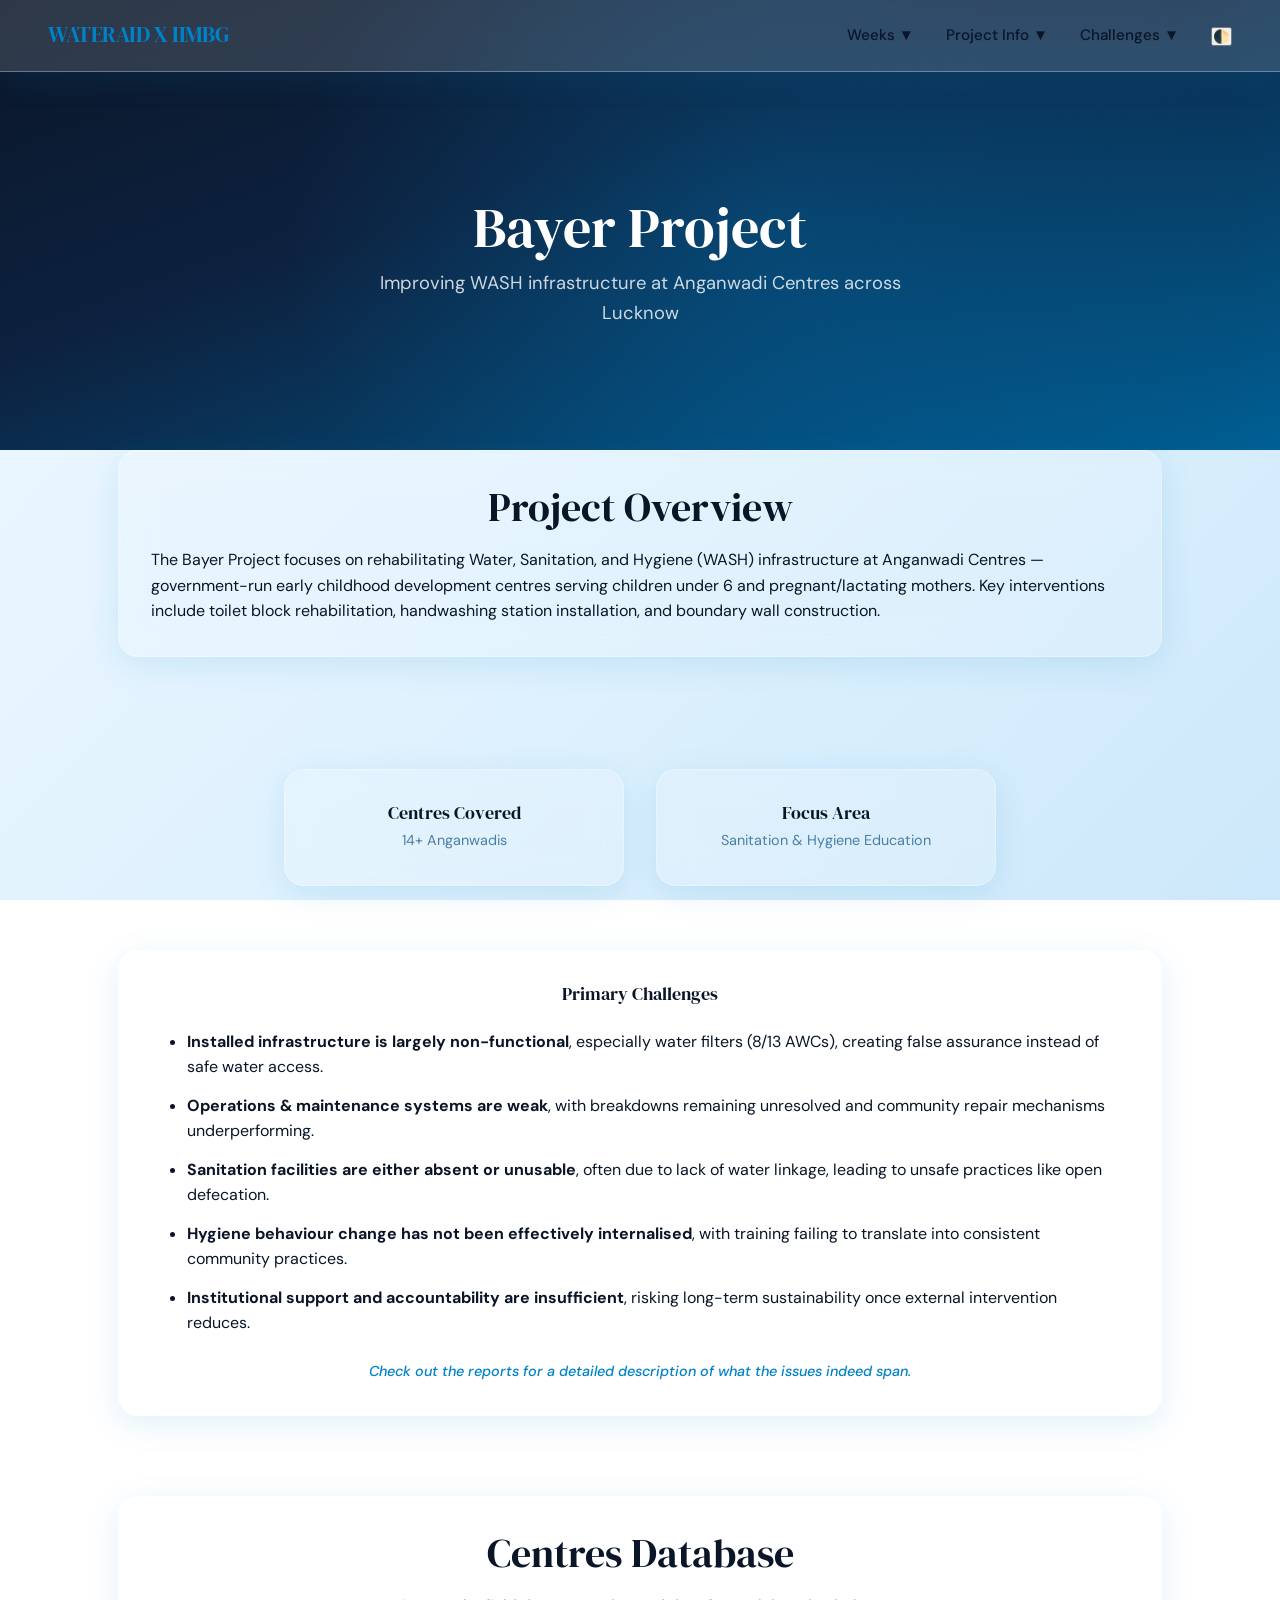
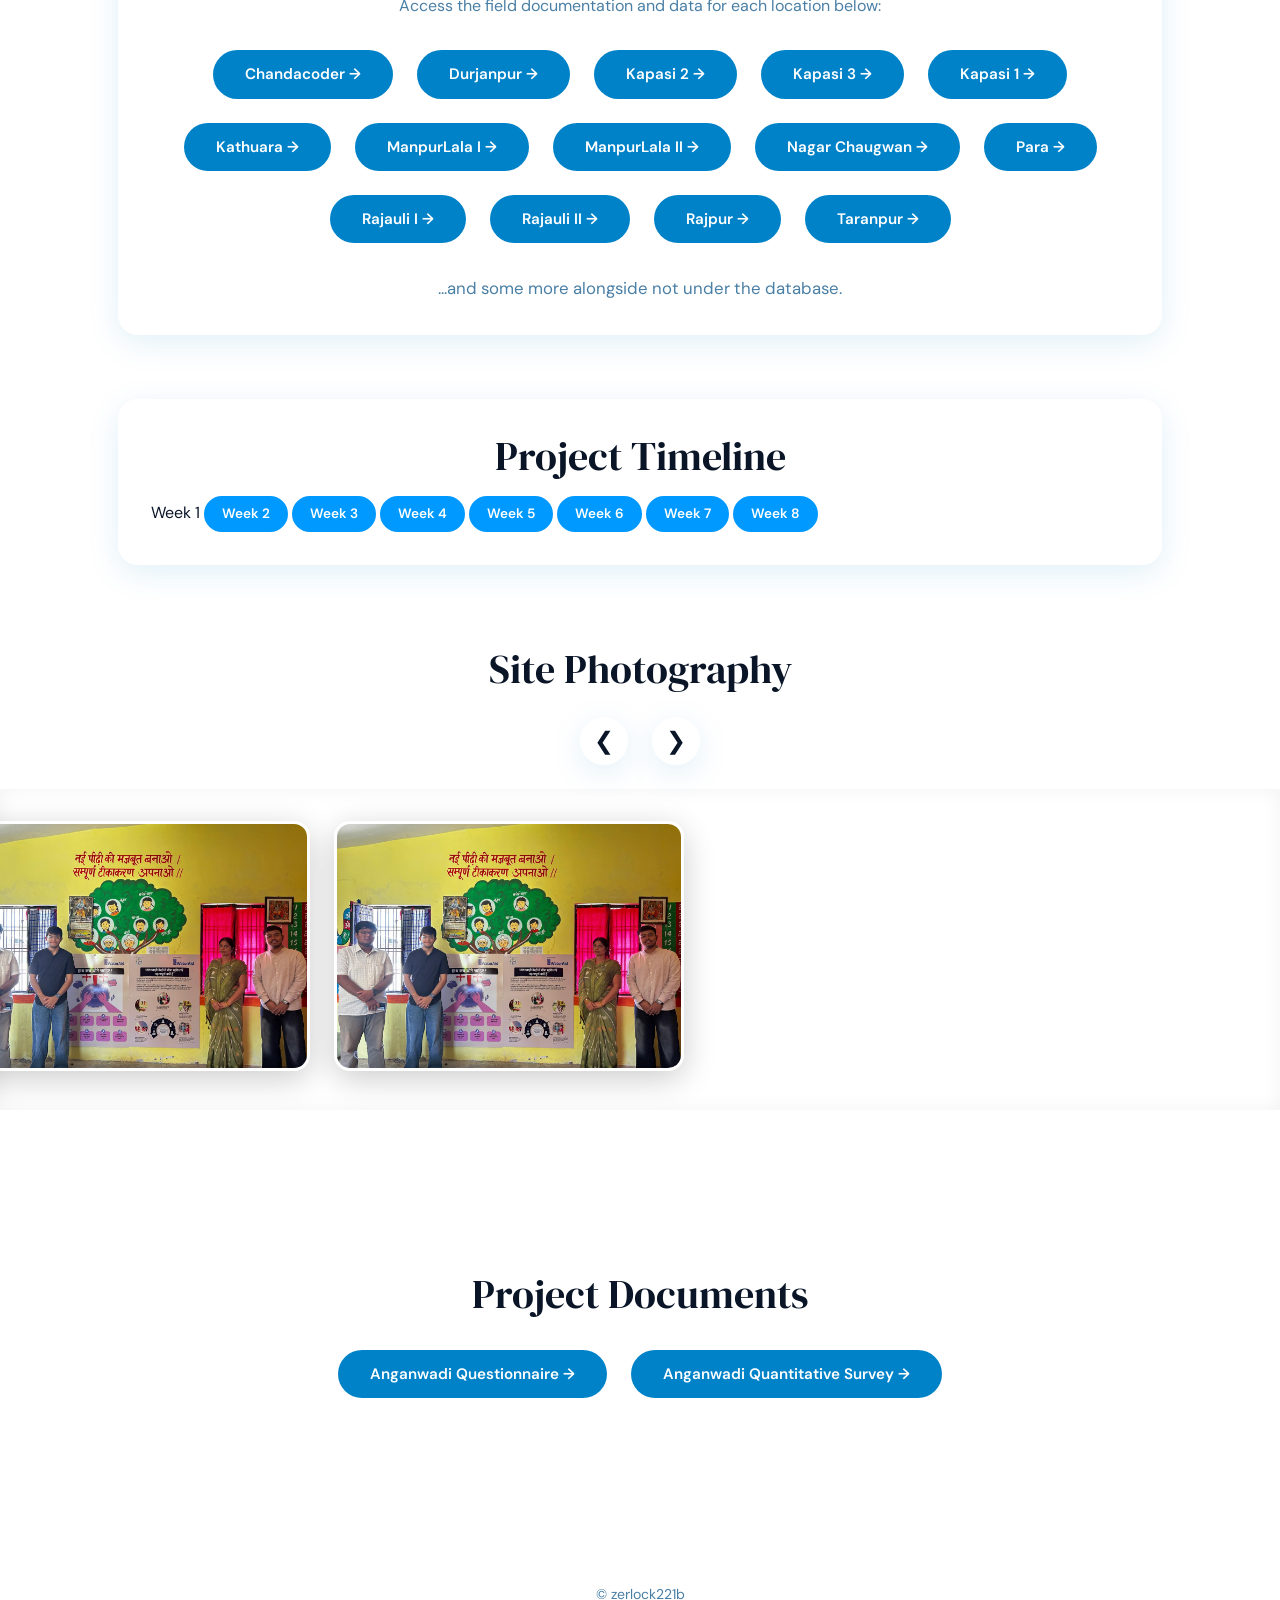
==== commit aa04554b: "bayer.html" ====
--- a/bayer.html
+++ b/bayer.html
@@ -88,13 +88,23 @@
                     <p>14+ Anganwadis</p>
                 </div>
                 <div class="team-card">
-                    <h3>Primary Challenge</h3>
-                    <p>Rusted pipes & missing walls</p>
-                </div>
-                <div class="team-card">
                     <h3>Focus Area</h3>
                     <p>Sanitation & Hygiene Education</p>
                 </div>
+            </div>
+            
+            <div class="team-card" style="max-width: 100%; text-align: left; margin: 2rem auto 0; padding: 2rem 3rem;">
+                <h3 style="text-align: center; margin-bottom: 1.5rem;">Primary Challenges</h3>
+                <ul style="padding-left: 20px; line-height: 1.6; color: var(--text-secondary); list-style-type: disc;">
+                    <li style="margin-bottom: 0.8rem;"><strong>Installed infrastructure is largely non-functional</strong>, especially water filters (8/13 AWCs), creating false assurance instead of safe water access.</li>
+                    <li style="margin-bottom: 0.8rem;"><strong>Operations & maintenance systems are weak</strong>, with breakdowns remaining unresolved and community repair mechanisms underperforming.</li>
+                    <li style="margin-bottom: 0.8rem;"><strong>Sanitation facilities are either absent or unusable</strong>, often due to lack of water linkage, leading to unsafe practices like open defecation.</li>
+                    <li style="margin-bottom: 0.8rem;"><strong>Hygiene behaviour change has not been effectively internalised</strong>, with training failing to translate into consistent community practices.</li>
+                    <li style="margin-bottom: 0.8rem;"><strong>Institutional support and accountability are insufficient</strong>, risking long-term sustainability once external intervention reduces.</li>
+                </ul>
+                <p style="text-align: center; margin-top: 1.5rem; color: var(--wa-blue); font-weight: 500;">
+                    <em>Check out the reports for a detailed description of what the issues indeed span.</em>
+                </p>
             </div>
         </section>
 
@@ -142,11 +152,144 @@
         <!-- BAYER: PHOTOS START -->
         <section class="section week-container" id="bayer-photos">
             <h2 class="section-title">Site Photography</h2>
-            <div class="glass-panel" style="text-align: center; padding: 4rem 2rem;">
-                <h3 style="font-family: 'DM Sans', sans-serif; letter-spacing: 0.2em; color: var(--text-muted);">
-                    ARRIVING SOON</h3>
-                <p style="margin-top: 1rem; opacity: 0.6;">Field documentation is currently being processed.</p>
-            </div>
+            <style>
+                .marquee-controls {
+                    display: flex;
+                    justify-content: center;
+                    gap: 1.5rem;
+                    margin-top: 1.5rem;
+                    position: relative;
+                    z-index: 10;
+                }
+
+                .marquee-wrapper {
+                    width: 100vw;
+                    margin-left: 50%;
+                    transform: translateX(-50%);
+                    overflow: hidden;
+                    white-space: nowrap;
+                    background: var(--glass-bg);
+                    padding: 2rem 0;
+                    margin-top: 1.5rem;
+                    box-shadow: inset 0 0 20px rgba(0, 0, 0, 0.05);
+                }
+
+                .marquee-track {
+                    display: inline-flex;
+                    gap: 1.5rem;
+                    padding-right: 1.5rem;
+                    will-change: transform;
+                }
+
+                .marquee-item {
+                    flex-shrink: 0;
+                    width: 350px;
+                    height: 250px;
+                    border-radius: 16px;
+                    overflow: hidden;
+                    border: 3px solid var(--glass-border);
+                    box-shadow: 0 8px 32px rgba(0, 0, 0, 0.2);
+                    transition: transform 0.3s ease, border-color 0.3s ease;
+                    background: var(--glass-bg);
+                }
+
+                .marquee-item:hover {
+                    transform: scale(1.05);
+                    border-color: var(--wa-blue);
+                }
+
+                .marquee-item img {
+                    width: 100%;
+                    height: 100%;
+                    object-fit: cover;
+                }
+            </style>
+
+            <div class="marquee-controls">
+                <button id="marqueeRev" class="carousel-btn" aria-label="Move Backwards">❮</button>
+                <button id="marqueeFwd" class="carousel-btn" aria-label="Move Forwards">❯</button>
+            </div>
+
+            <div class="marquee-wrapper">
+                <div class="marquee-track" id="marqueeTrack">
+                    <!-- Images will be injected here via JS -->
+                </div>
+            </div>
+
+            <script>
+                // --- CONFIGURATION ---
+                const TOTAL_PHOTOS = 28; // 28 photos in montage_bayer folder
+                const FOLDER_PATH = 'bayer_photos/montage_bayer'; 
+                // ---------------------
+
+                const track = document.getElementById('marqueeTrack');
+                const wrapper = document.querySelector('.marquee-wrapper');
+
+                if (TOTAL_PHOTOS === 0) {
+                    track.innerHTML = '<div style="padding: 2rem; color: var(--text-muted); text-align: center; width: 100vw; font-style: italic;">No photos uploaded yet for this location.</div>';
+                } else {
+                    let html = '';
+                    for (let i = 1; i <= TOTAL_PHOTOS; i++) {
+                        html += `
+                            <div class="marquee-item">
+                                <img src="assets/${FOLDER_PATH}/photo${i}.jpeg" alt="Bayer Site Photo" loading="lazy" onerror="this.parentElement.style.display='none';">
+                            </div>
+                        `;
+                    }
+
+                    // Duplicate the items to ensure a seamless infinite scroll loop
+                    track.innerHTML = html + html;
+                }
+
+                let position = 0;
+                let direction = -1; // -1 = Left (Forward), 1 = Right (Backward)
+                let isPaused = false;
+                let lastTime = 0;
+
+                // Duration for one full loop -> Reduced speed by 50% (81630ms)
+                const DURATION_MS = 81630;
+
+                function animateMarquee(time) {
+                    if (!lastTime) lastTime = time;
+                    const delta = time - lastTime;
+                    lastTime = time;
+
+                    // Prevent huge jumps if tab was suspended
+                    if (delta > 0 && delta < 100 && !isPaused && TOTAL_PHOTOS > 0) {
+                        const halfWidth = track.scrollWidth / 2;
+                        const speed = halfWidth / DURATION_MS;
+
+                        position += speed * delta * direction;
+
+                        if (position <= -halfWidth) {
+                            position += halfWidth;
+                        } else if (position > 0) {
+                            position -= halfWidth;
+                        }
+
+                        track.style.transform = `translateX(${position}px)`;
+                    }
+
+                    requestAnimationFrame(animateMarquee);
+                }
+
+                if (TOTAL_PHOTOS > 0) {
+                    requestAnimationFrame(animateMarquee);
+                }
+
+                // Hover pausing
+                wrapper.addEventListener('mouseenter', () => isPaused = true);
+                wrapper.addEventListener('mouseleave', () => isPaused = false);
+
+                // Direction toggles
+                document.getElementById('marqueeRev').addEventListener('click', () => {
+                    direction = 1; // Move backward
+                });
+
+                document.getElementById('marqueeFwd').addEventListener('click', () => {
+                    direction = -1; // Move forward
+                });
+            </script>
         </section>
         <!-- BAYER: PHOTOS END -->
 
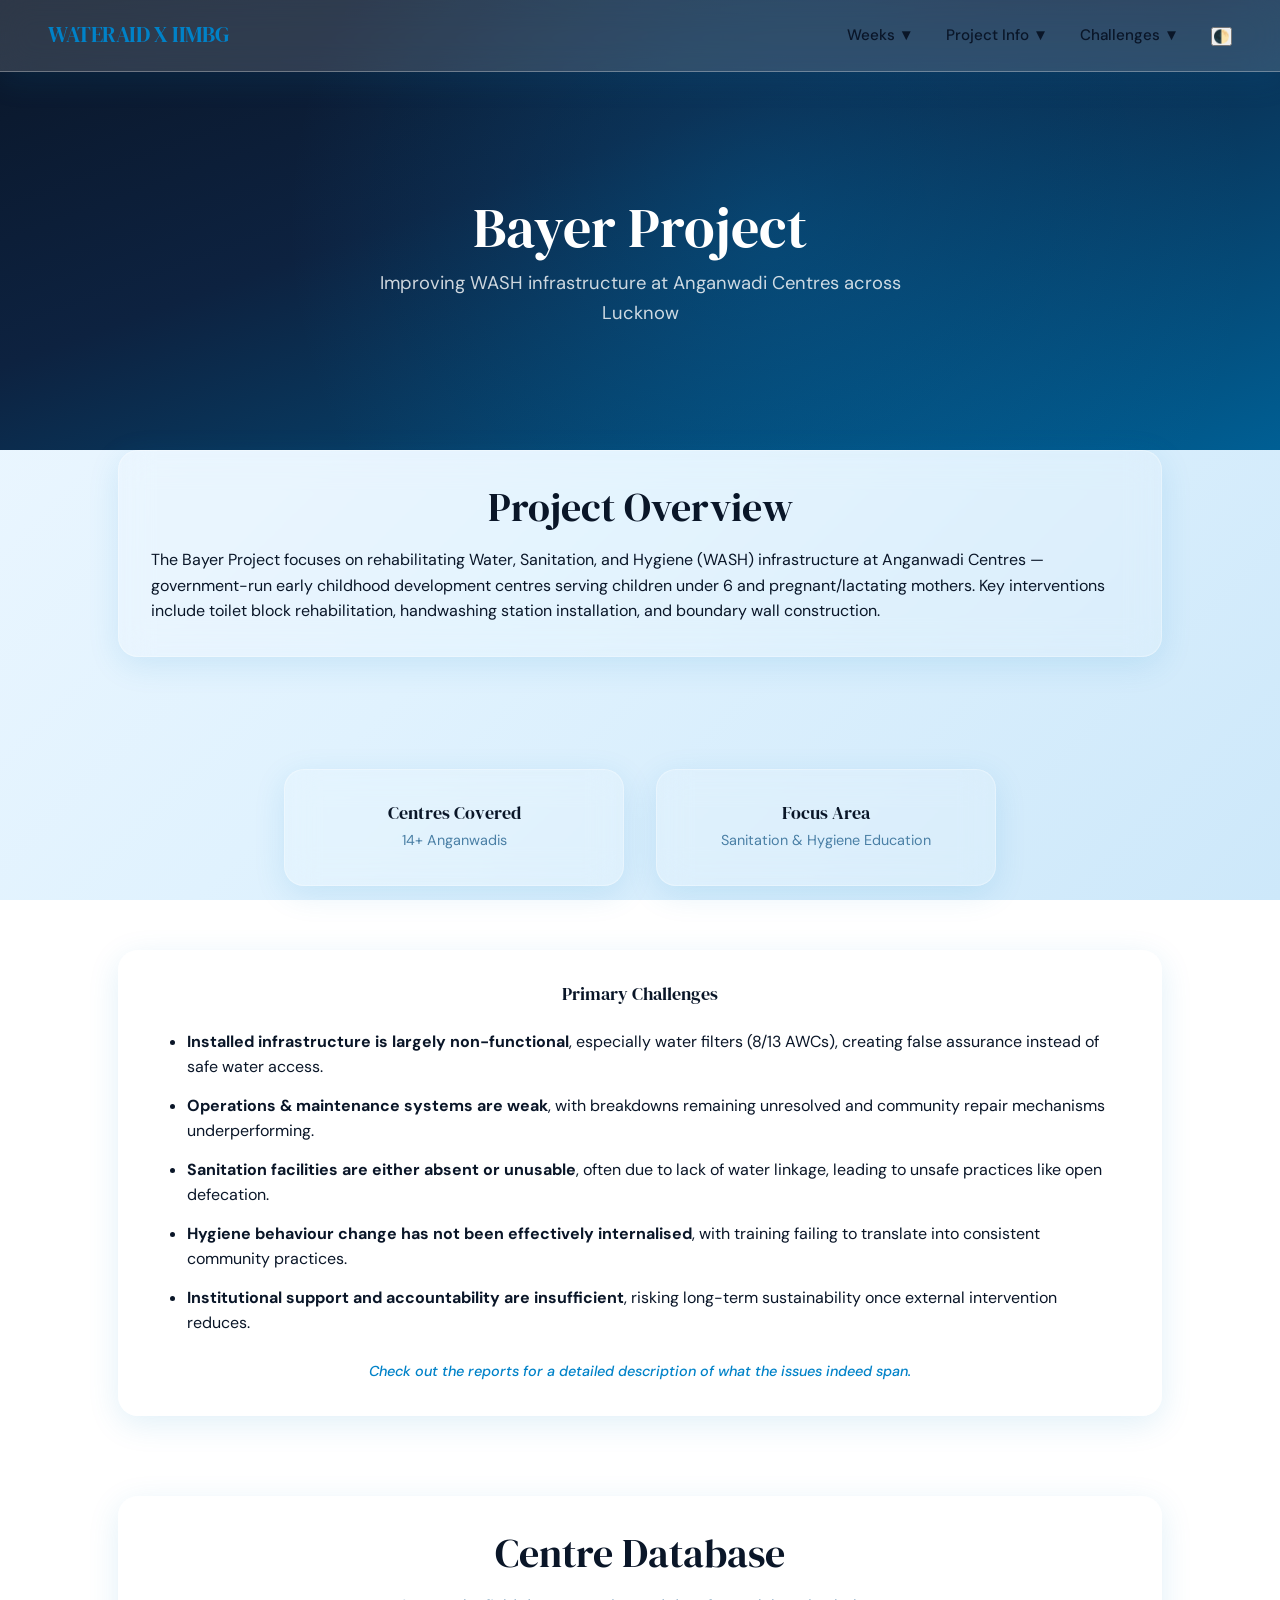
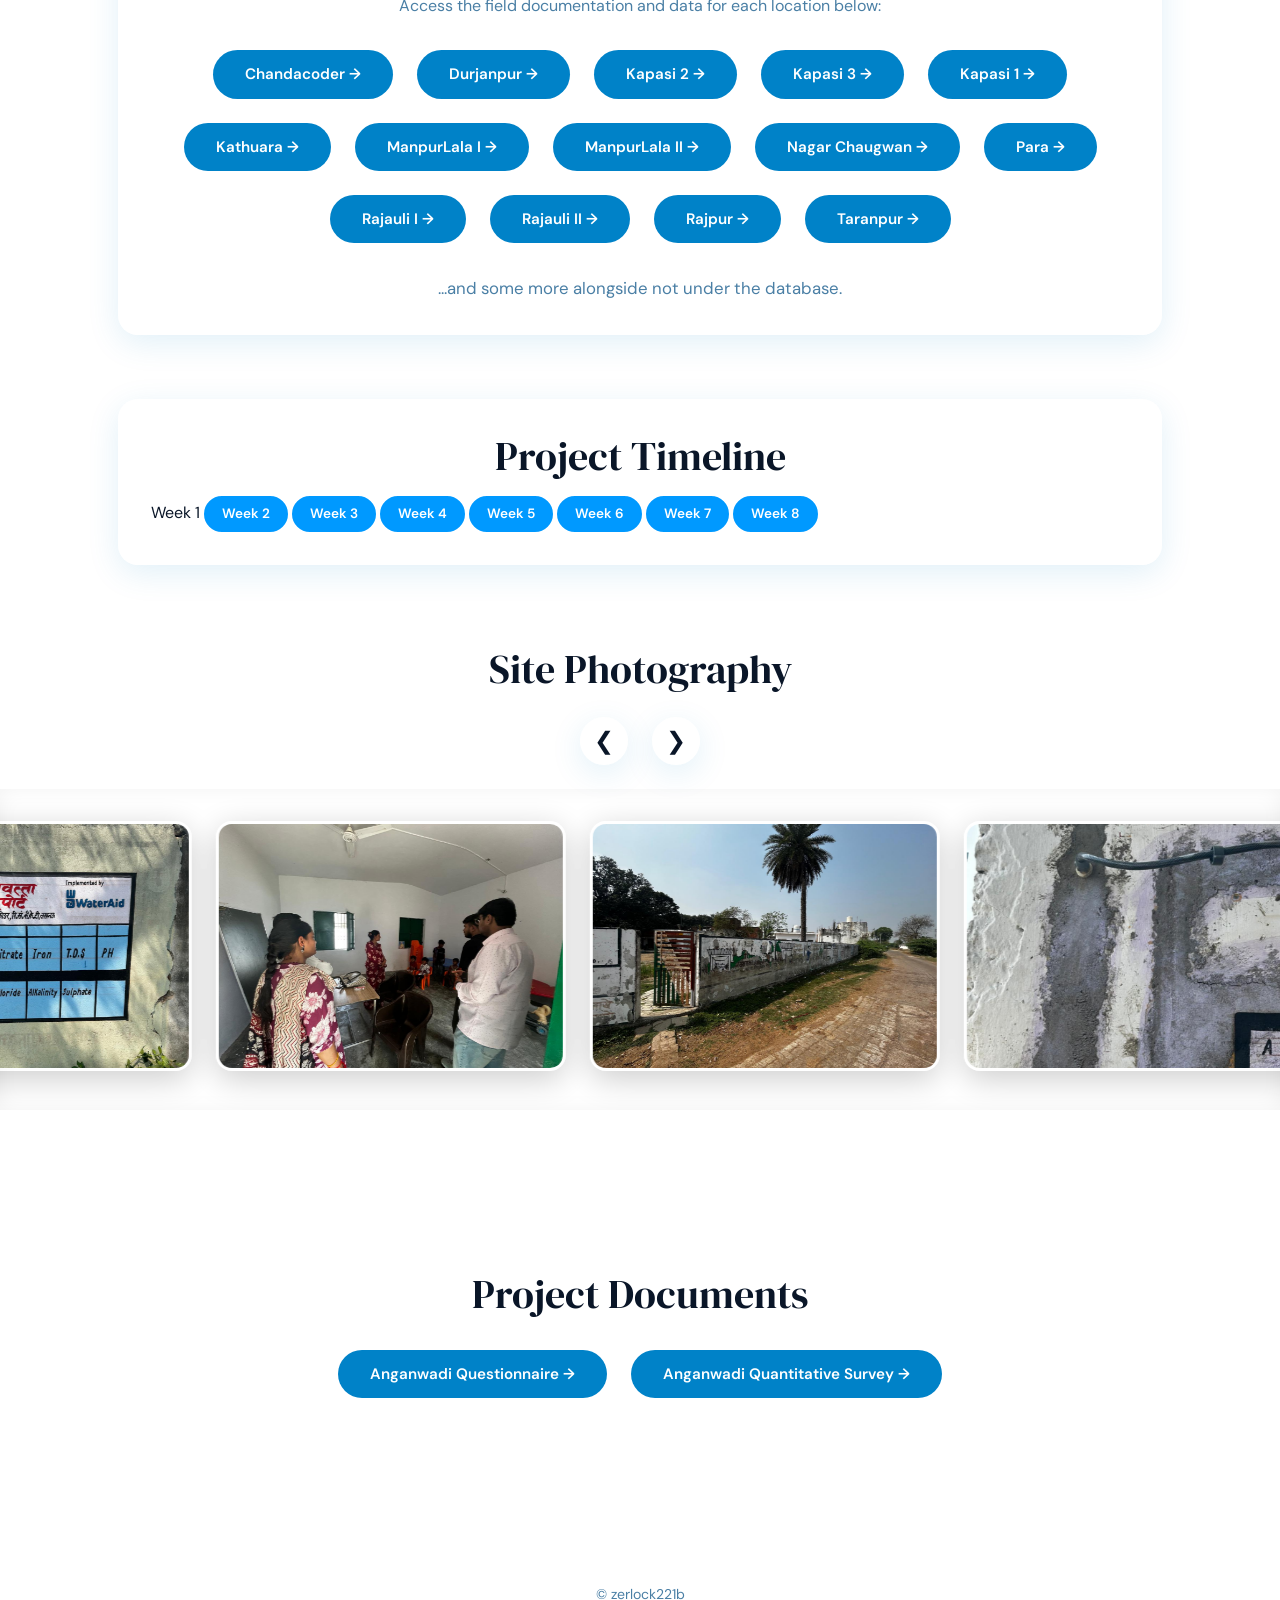
==== commit a4e6411c: "bayer.html" ====
--- a/bayer.html
+++ b/bayer.html
@@ -110,7 +110,7 @@
 
         <!-- CENTRES COVERED DATABASE LINKS -->
         <section class="section week-container glass-panel" style="margin-bottom: 4rem;">
-            <h2 class="section-title">Centres Database</h2>
+            <h2 class="section-title">Centre Database</h2>
             <p style="text-align: center; margin-bottom: 2rem; color: var(--text-muted);">Access the field documentation and data for each location below:</p>
             <div class="survey-link-container">
                 <a class="report-btn" href="https://drive.google.com/drive/folders/1oU4XQpn8bnKgVfWruqph_Qm4B5lVwoQH?usp=drive_link" target="_blank" rel="noopener noreferrer">Chandacoder →</a>
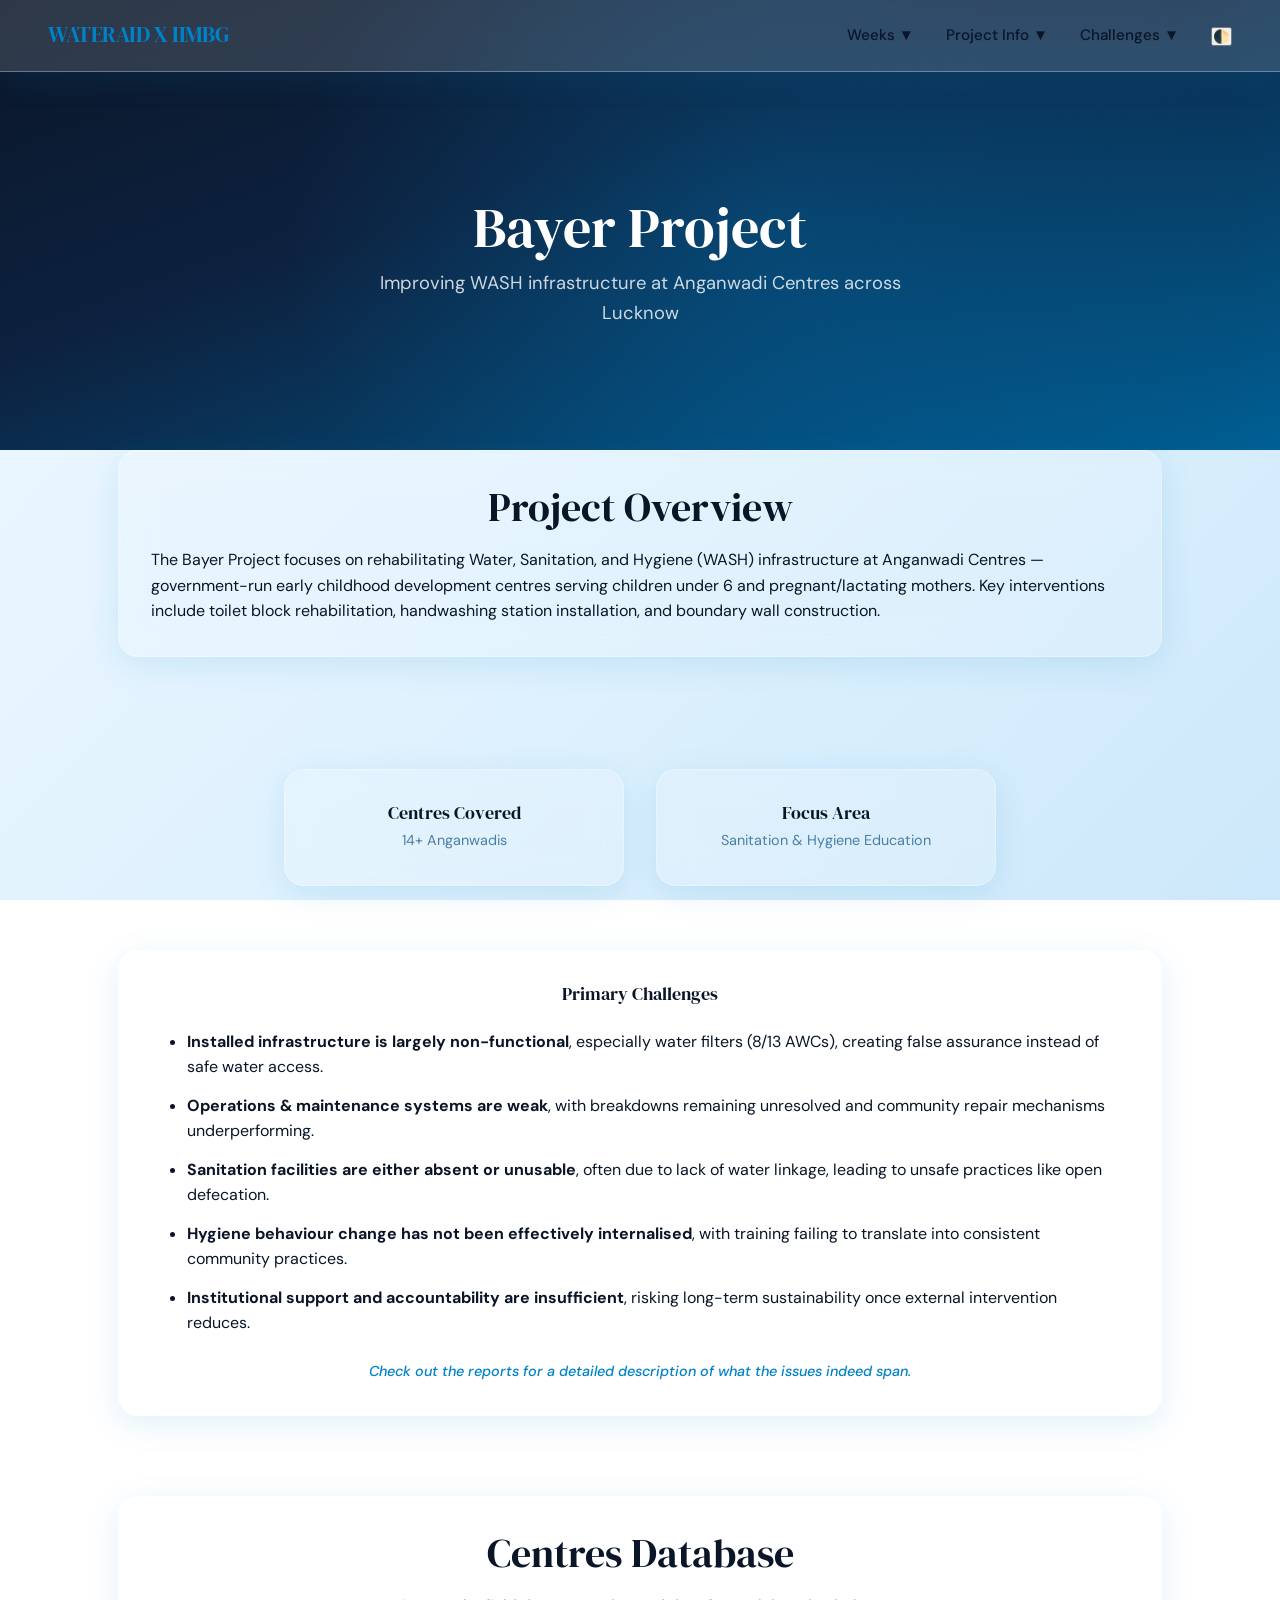
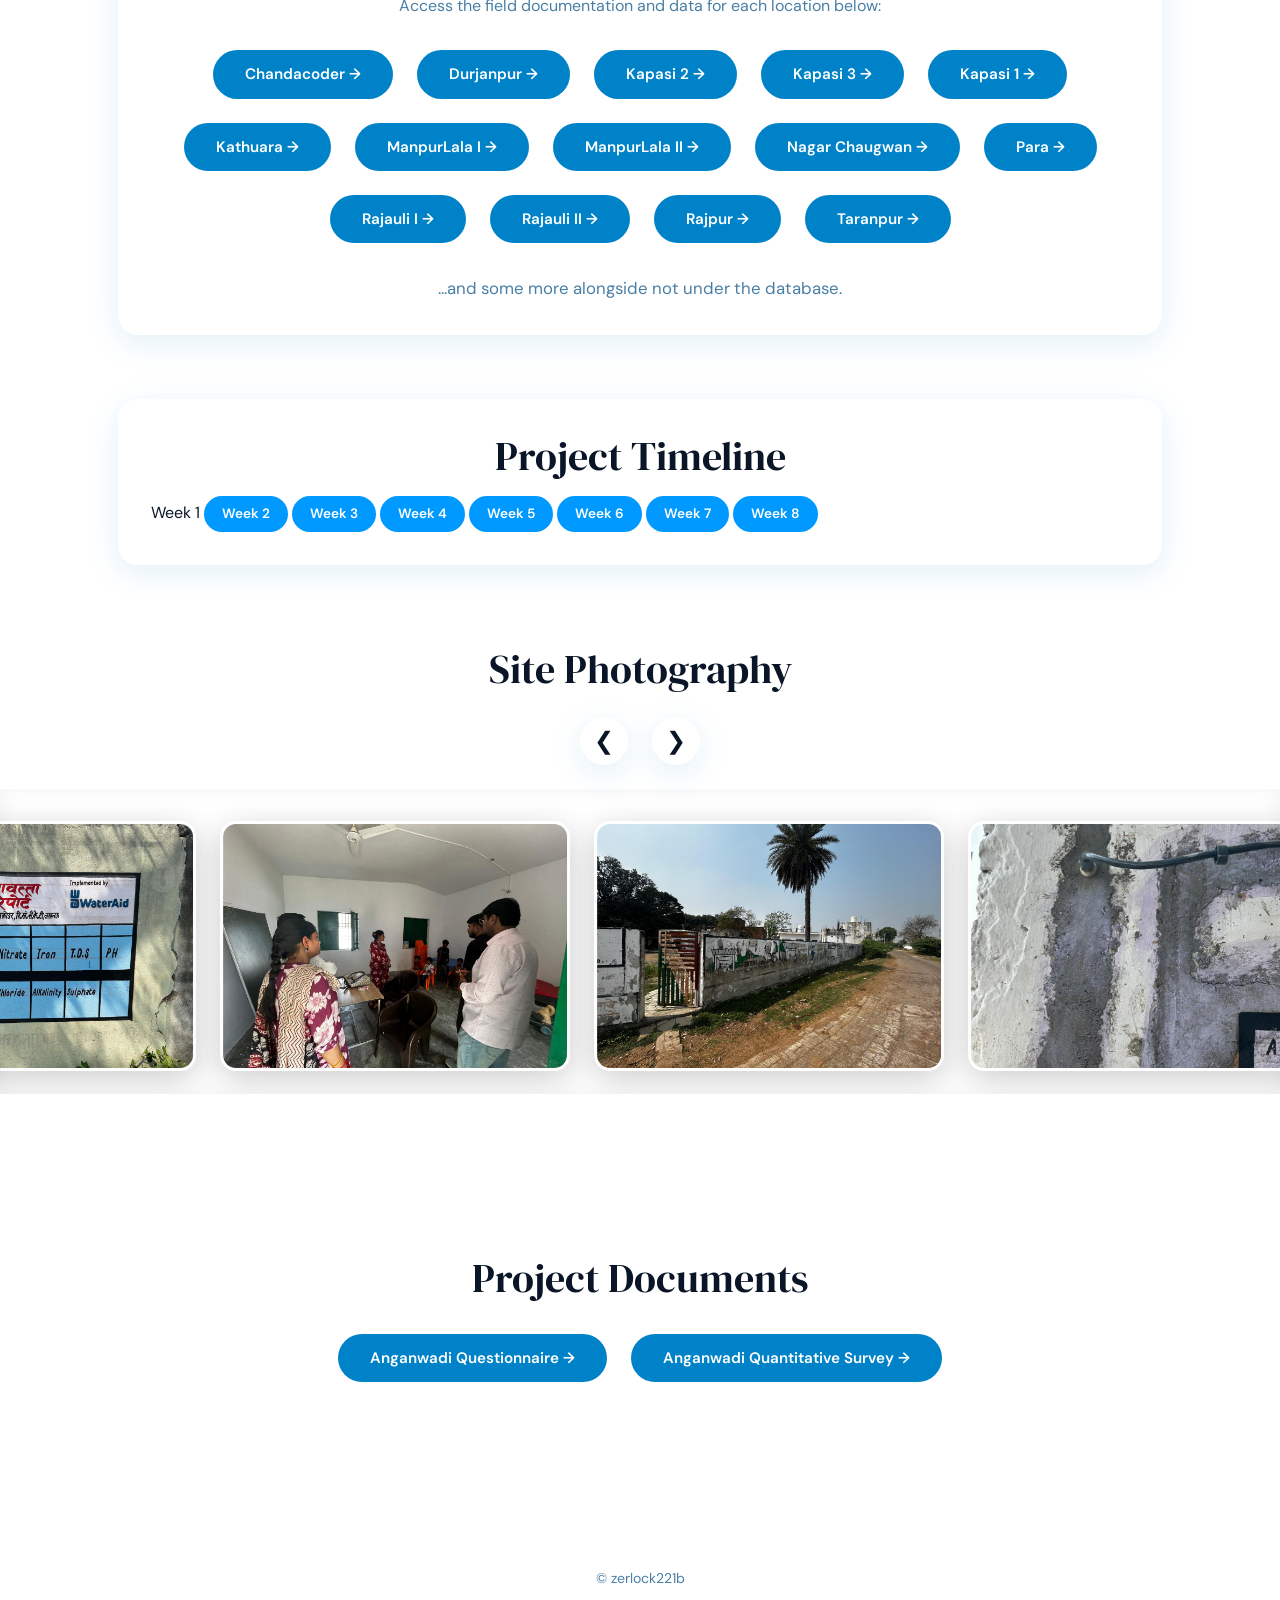
==== commit 4937dd4b: "Update bayer.html\" ====
--- a/bayer.html
+++ b/bayer.html
@@ -110,7 +110,7 @@
 
         <!-- CENTRES COVERED DATABASE LINKS -->
         <section class="section week-container glass-panel" style="margin-bottom: 4rem;">
-            <h2 class="section-title">Centre Database</h2>
+            <h2 class="section-title">Centres Database</h2>
             <p style="text-align: center; margin-bottom: 2rem; color: var(--text-muted);">Access the field documentation and data for each location below:</p>
             <div class="survey-link-container">
                 <a class="report-btn" href="https://drive.google.com/drive/folders/1oU4XQpn8bnKgVfWruqph_Qm4B5lVwoQH?usp=drive_link" target="_blank" rel="noopener noreferrer">Chandacoder →</a>
@@ -166,19 +166,34 @@
                     width: 100vw;
                     margin-left: 50%;
                     transform: translateX(-50%);
-                    overflow: hidden;
+                    overflow-x: auto; /* Enable horizontal scrolling */
+                    overflow-y: hidden;
                     white-space: nowrap;
                     background: var(--glass-bg);
-                    padding: 2rem 0;
+                    padding: 2rem 0 1rem 0; /* Adjusted bottom pad for scrollbar */
                     margin-top: 1.5rem;
                     box-shadow: inset 0 0 20px rgba(0, 0, 0, 0.05);
+                }
+
+                /* Custom Scrollbar for Marquee */
+                .marquee-wrapper::-webkit-scrollbar {
+                    height: 10px;
+                }
+                .marquee-wrapper::-webkit-scrollbar-track {
+                    background: var(--glass-border);
+                    border-radius: 5px;
+                    margin: 0 2rem;
+                }
+                .marquee-wrapper::-webkit-scrollbar-thumb {
+                    background: var(--wa-blue);
+                    border-radius: 5px;
                 }
 
                 .marquee-track {
                     display: inline-flex;
                     gap: 1.5rem;
                     padding-right: 1.5rem;
-                    will-change: transform;
+                    /* Removed will-change: transform */
                 }
 
                 .marquee-item {
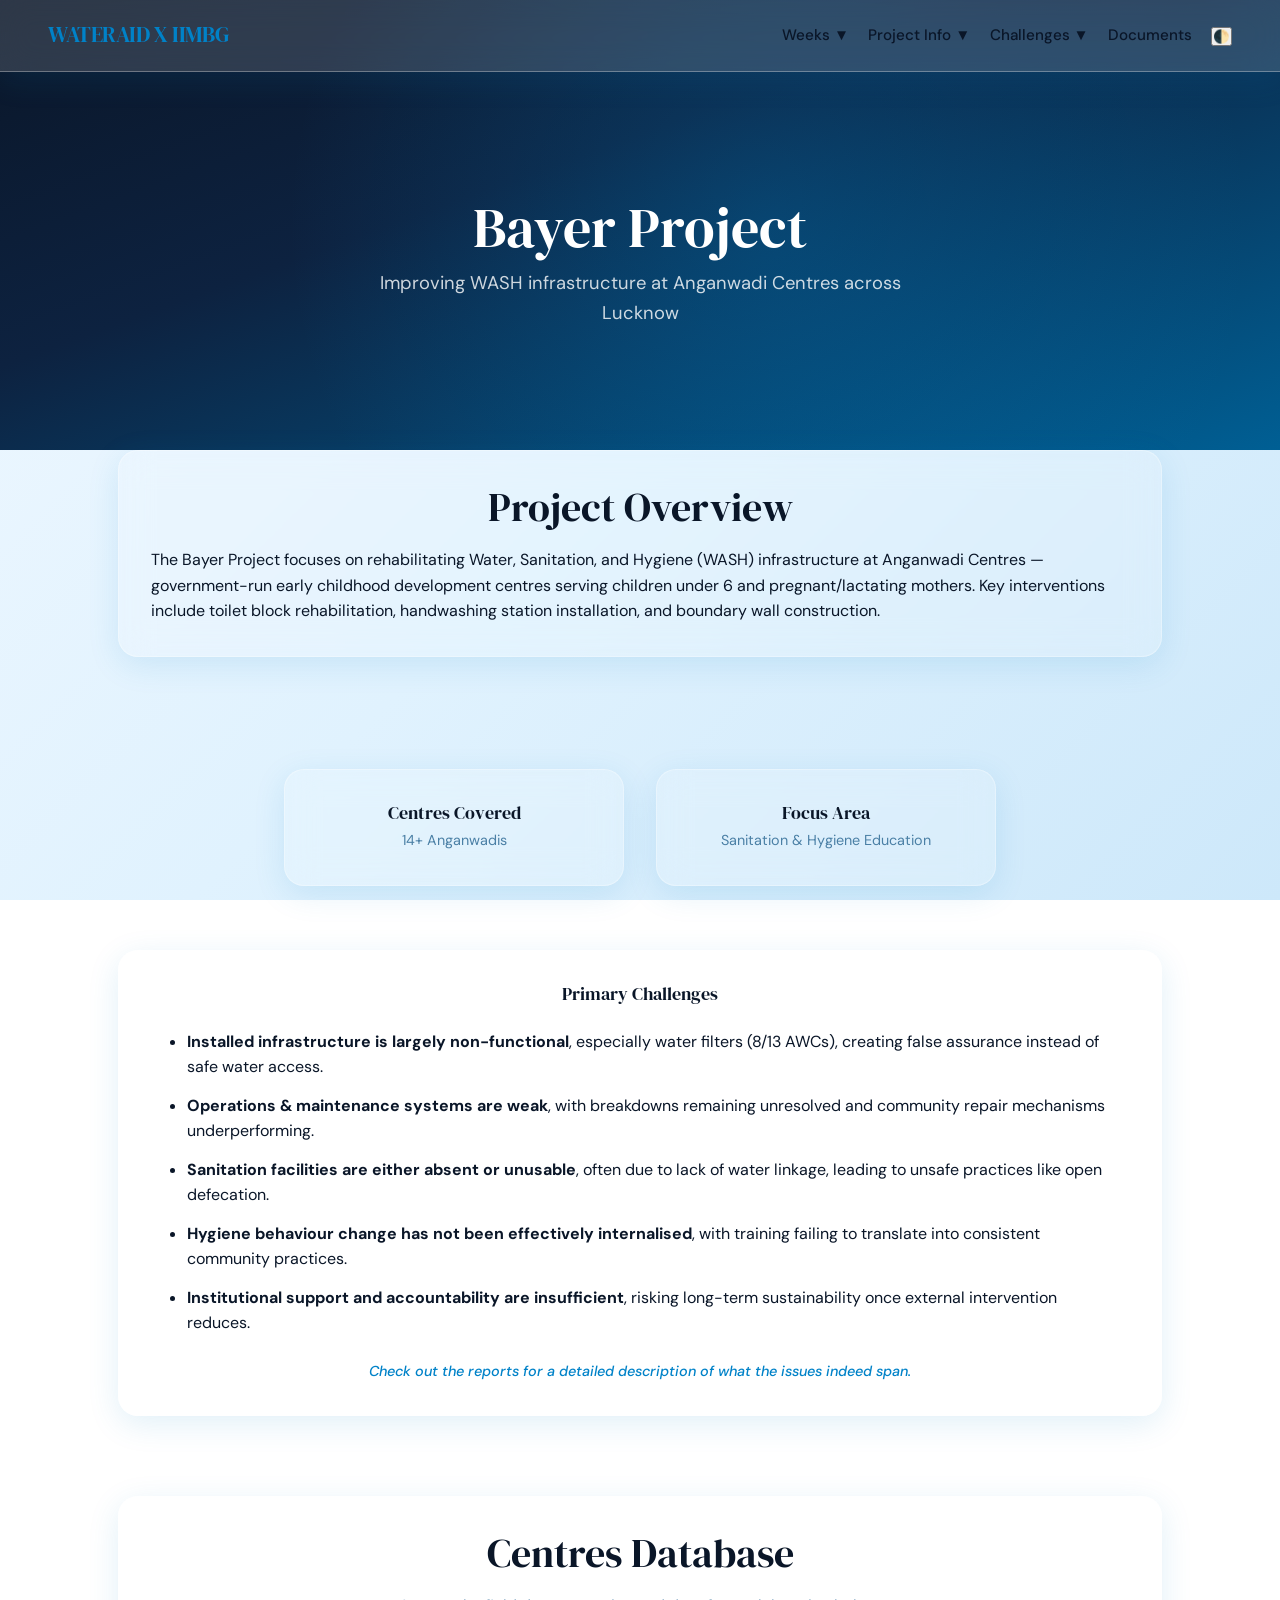
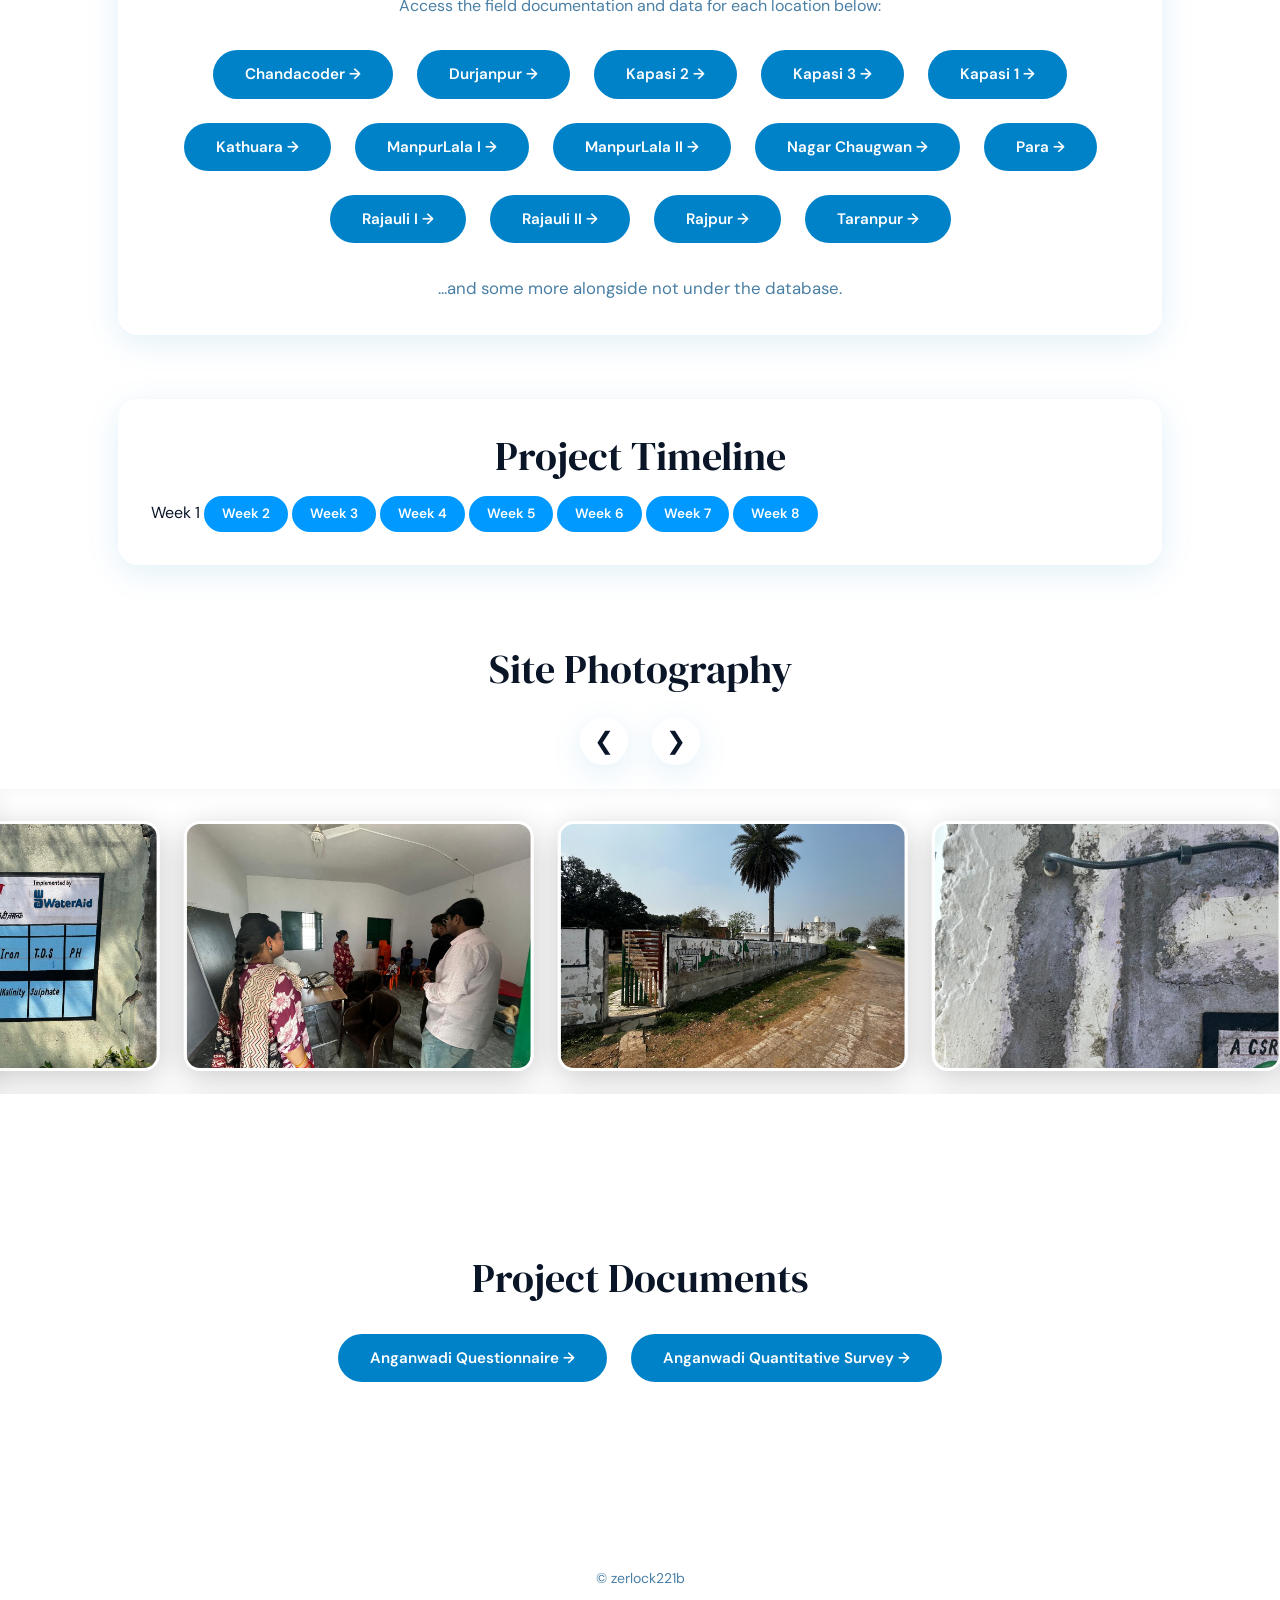
==== commit 683b5fbf: "Update bayer.html" ====
--- a/bayer.html
+++ b/bayer.html
@@ -50,6 +50,9 @@
                     <a href="technical_challenges.html">Technical Challenges</a>
                     <a href="policy_interventions.html">Policy Interventions</a>
                 </div>
+            </li>
+            <li>
+                <a href="documents.html">Documents</a>
             </li>
             <li>
                 <button id="theme-toggle" aria-label="Toggle Theme">🌓</button>
--- a/styles.css
+++ b/styles.css
@@ -28,6 +28,7 @@
 
   /* Effects */
   --accent-glow: rgba(0, 130, 200, 0.2);
+  --dropdown-bg: rgba(255, 255, 255, 0.85);
 
   /* Spacing */
   --nav-height: 72px;
@@ -94,6 +95,7 @@
   --text-primary: #e2edf8;
   --text-muted: #7aafcf;
   --accent-glow: rgba(0, 150, 220, 0.28);
+  --dropdown-bg: rgba(20, 35, 65, 0.95);
 
   background: linear-gradient(135deg, #060e1a 0%, #0a1628 50%, #0d1f3c 100%);
 }
@@ -142,7 +144,7 @@
 .nav-links {
   display: flex;
   align-items: center;
-  gap: 2rem;
+  gap: 1.2rem;
 }
 
 .nav-links li {
@@ -187,7 +189,7 @@
   transform: translateX(-50%);
   min-width: 200px;
   padding: 0.75rem 0;
-  background: rgba(255, 255, 255, 0.85);
+  background: var(--dropdown-bg);
   /* Less transparent hover bar */
   backdrop-filter: var(--glass-blur);
   -webkit-backdrop-filter: var(--glass-blur);
